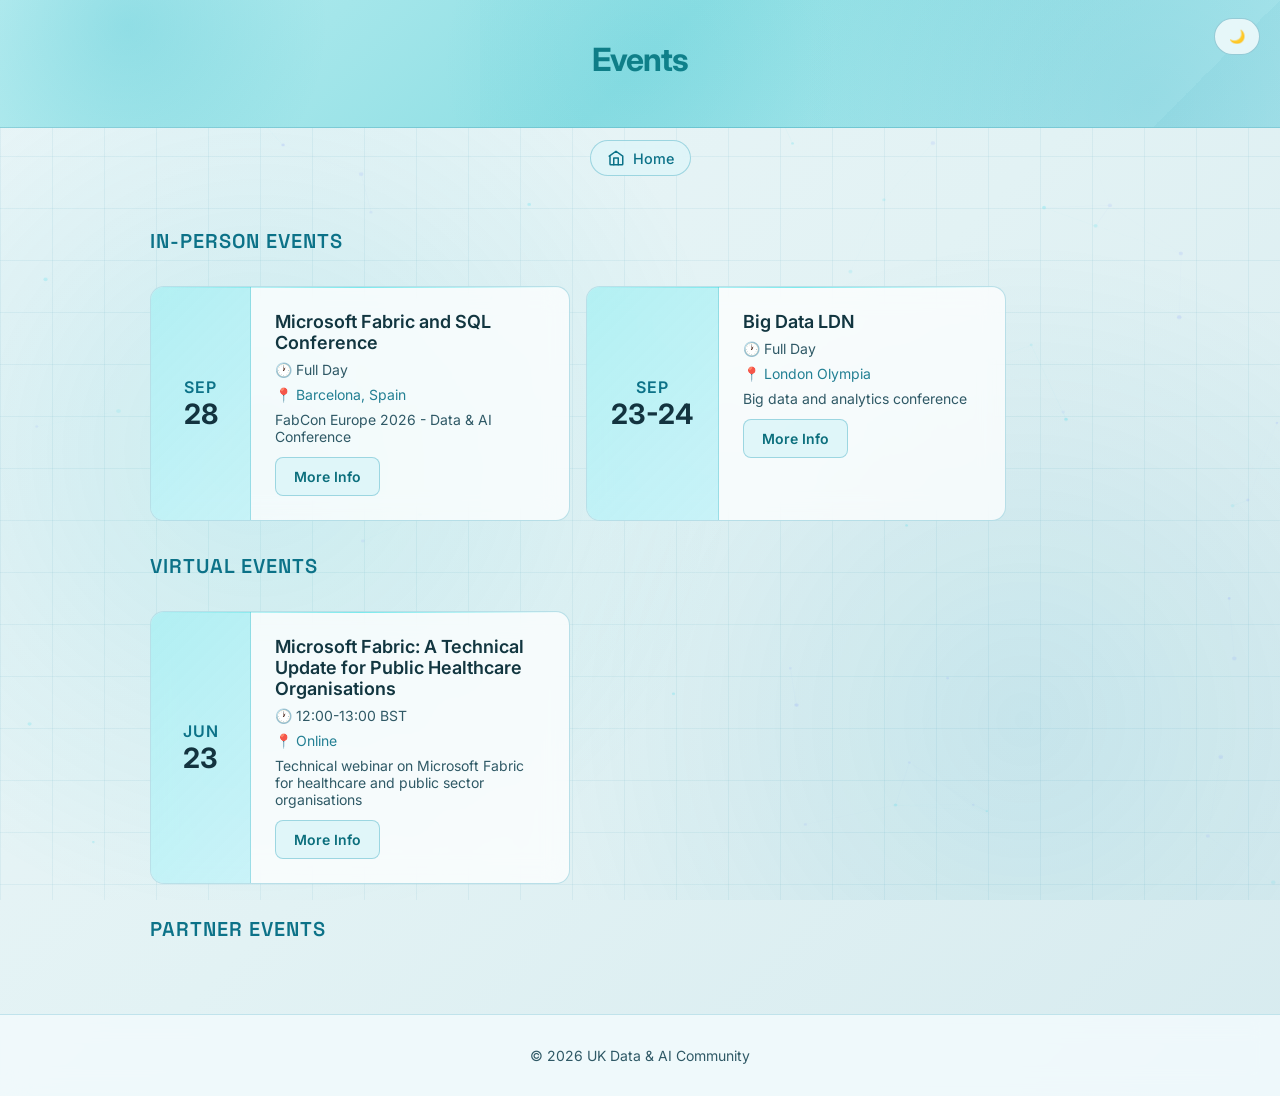
==== events.html @ 95f91937 "added page content" ====
<!doctype html>
<html lang="en">
  <head>
    <meta charset="UTF-8" />
    <meta name="viewport" content="width=device-width, initial-scale=1.0" />
    <title>Events - UK Data & AI Community</title>
    <link rel="stylesheet" href="styles.css" />
  </head>
  <body class="events-page">
    <button class="theme-toggle" id="theme-toggle" type="button" aria-label="Toggle theme">
      🌙
    </button>

    <header class="hero hero-small">
      <div class="hero-content">
        <h1>Events</h1>
        <!-- <p class="tagline">
          Discover Data & AI sessions for tech enthusiasts
        </p> -->
      </div>
    </header>

    <nav class="top-nav">
      <a href="index.html" class="nav-home" aria-label="Back to home">
        <svg xmlns="http://www.w3.org/2000/svg" width="18" height="18" viewBox="0 0 24 24" fill="none" stroke="currentColor" stroke-width="2" stroke-linecap="round" stroke-linejoin="round" aria-hidden="true">
          <path d="M3 9.5L12 3l9 6.5V20a1 1 0 0 1-1 1H5a1 1 0 0 1-1-1V9.5z"/>
          <polyline points="9 21 9 12 15 12 15 21"/>
        </svg>
        Home
      </a>
    </nav>

    <main class="container">

      <section class="events-list">
        <h2>In-Person Events</h2>
        <div id="upcoming-events"></div>

        <h2>Virtual Events</h2>
        <div id="virtual-events"></div>

        <h2>Partner Events</h2>
        <div id="partner-events"></div>
      </section>
    </main>

    <script>
      (function () {
        const storageKey = "uk-data-ai-theme";
        const toggle = document.getElementById("theme-toggle");

        function setTheme(theme) {
          document.body.setAttribute("data-theme", theme);
          toggle.textContent = theme === "dark" ? "☀️" : "🌙";
          toggle.setAttribute("aria-label", theme === "dark" ? "Switch to light mode" : "Switch to dark mode");
          localStorage.setItem(storageKey, theme);
        }

        function getInitialTheme() {
          const saved = localStorage.getItem(storageKey);
          if (saved === "dark" || saved === "light") {
            return saved;
          }
          return window.matchMedia("(prefers-color-scheme: dark)").matches ? "dark" : "light";
        }

        toggle.addEventListener("click", function () {
          const next = document.body.getAttribute("data-theme") === "dark" ? "light" : "dark";
          setTheme(next);
        });

        setTheme(getInitialTheme());
      })();

      // Load and render events from JSON
      async function loadEvents() {
        try {
          const response = await fetch("events.json");
          const data = await response.json();

          // Filter and render in-person and conference events together
          const upcomingContainer = document.getElementById("upcoming-events");
          const inPersonEvents = data.events.filter(
            (event) => event.type === "in-person" || event.type === "conference"
          );
          inPersonEvents.forEach((event) => {
            upcomingContainer.appendChild(createEventCard(event));
          });

          // Filter and render virtual events
          const virtualContainer = document.getElementById("virtual-events");
          const virtualEvents = data.events.filter(
            (event) => event.type === "virtual",
          );
          virtualEvents.forEach((event) => {
            virtualContainer.appendChild(createEventCard(event));
          });

          // Filter and render partner events
          const partnerContainer = document.getElementById("partner-events");
          const partnerEvents = data.events.filter(
            (event) => event.type === "partner",
          );
          partnerEvents.forEach((event) => {
            partnerContainer.appendChild(createEventCard(event));
          });
        } catch (error) {
          console.error("Error loading events:", error);
        }
      }

      // Create an event card element
      function createEventCard(event) {
        const card = document.createElement("div");
        card.className = "event-card";

        card.innerHTML = `
          <div class="event-date">
            <span class="month">${event.month}</span>
            <span class="day">${event.day}</span>
          </div>
          <div class="event-details">
            <h3>${event.title}</h3>
            <p class="event-time">🕐 ${event.time}</p>
            ${event.location ? `<p class="event-location">📍 ${event.location}</p>` : ""}
            <p class="event-desc">${event.description}</p>
            <a href="${event.link}" target="_blank" class="event-link">More Info</a>
          </div>
        `;

        return card;
      }

      // Load events when page loads
      loadEvents();
    </script>

    <footer>
      <p>&copy; 2026 UK Data & AI Community</p>
    </footer>
    <script src="animations.js" defer></script>
  </body>
</html>
---- styles.css ----
@import url('https://fonts.googleapis.com/css2?family=Space+Grotesk:wght@400;500;600;700&family=Inter:wght@300;400;500;600;700&display=swap');

* {
    margin: 0;
    padding: 0;
    box-sizing: border-box;
}

:root {
    color-scheme: dark;
}

body {
    font-family: 'Inter', 'Space Grotesk', -apple-system, BlinkMacSystemFont, 'Segoe UI', Roboto, sans-serif;
    background: radial-gradient(circle at 8% 15%, #1f2a77 0%, transparent 38%),
                radial-gradient(circle at 88% 20%, #0d7ca8 0%, transparent 36%),
                radial-gradient(circle at 20% 85%, #0f8b74 0%, transparent 32%),
                linear-gradient(135deg, #080b21 0%, #0f1a3f 45%, #0b102b 100%);
    background-attachment: fixed;
    color: #f0f4f8;
    min-height: 100vh;
    display: flex;
    flex-direction: column;
    position: relative;
    overflow-x: hidden;
}

body::before {
    content: '';
    position: fixed;
    top: 0;
    left: 0;
    width: 100%;
    height: 100%;
    background: radial-gradient(circle 560px at 22% 48%, rgba(88, 101, 242, 0.2) 0%, transparent 72%),
                radial-gradient(circle 620px at 80% 18%, rgba(0, 228, 255, 0.14) 0%, transparent 76%),
                radial-gradient(circle 540px at 72% 85%, rgba(0, 212, 155, 0.14) 0%, transparent 78%);
    pointer-events: none;
    z-index: 0;
}

.home-page .hero {
    text-align: center;
}

.home-page .hero-content {
    max-width: 780px;
    margin: 0 auto;
}

.home-page .container {
    display: flex;
    justify-content: center;
}

.home-page .links-section {
    width: 100%;
    max-width: 980px;
}

.events-page .hero {
    text-align: center;
}

.events-page .hero-content {
    max-width: 780px;
    margin: 0 auto;
}

.events-page .top-nav {
    max-width: 980px;
    margin: 0 auto;
    padding-left: 0;
    padding-right: 0;
}

.events-page .container {
    display: flex;
    justify-content: center;
}

.events-page .events-list {
    width: 100%;
    max-width: 980px;
}

main, header, footer {
    position: relative;
    z-index: 1;
}

.theme-toggle {
    position: fixed;
    top: 18px;
    right: 20px;
    z-index: 20;
    border: 1px solid rgba(0, 217, 221, 0.45);
    background: rgba(15, 27, 43, 0.8);
    color: #dff4f8;
    border-radius: 999px;
    padding: 10px 14px;
    font-size: 0.82rem;
    letter-spacing: 0.3px;
    cursor: pointer;
    backdrop-filter: blur(10px);
    transition: all 0.25s ease;
}

.theme-toggle:hover {
    border-color: rgba(0, 229, 255, 0.8);
    box-shadow: 0 0 20px rgba(0, 217, 221, 0.2);
    transform: translateY(-1px);
}

/* Hero Section */
.hero {
    background: linear-gradient(130deg, rgba(80, 63, 205, 0.48) 0%, rgba(13, 124, 168, 0.5) 45%, rgba(8, 161, 129, 0.45) 100%);
    padding: 100px 40px;
    text-align: left;
    position: relative;
    overflow: hidden;
    border-bottom: 1px solid rgba(0, 217, 221, 0.3);
}

.hero::before {
    content: '';
    position: absolute;
    top: 0;
    left: 0;
    right: 0;
    bottom: 0;
    background: 
        radial-gradient(circle 500px at 10% 20%, rgba(32, 216, 223, 0.2) 0%, transparent 40%),
        radial-gradient(circle 700px at 90% 80%, rgba(0, 209, 215, 0.15) 0%, transparent 50%),
        radial-gradient(circle 400px at 50% 50%, rgba(0, 180, 219, 0.08) 0%, transparent 50%);
    pointer-events: none;
}

.hero::after {
    content: '';
    position: absolute;
    top: 0;
    right: 0;
    width: 800px;
    height: 800px;
    background: conic-gradient(from 45deg, rgba(0, 212, 255, 0.1), rgba(123, 60, 237, 0.1), transparent);
    opacity: 0.3;
    animation: rotate 20s linear infinite;
    pointer-events: none;
}

@keyframes rotate {
    from { transform: rotate(0deg); }
    to { transform: rotate(360deg); }
}

.hero-content {
    position: relative;
    z-index: 2;
}

.hero h1 {
    font-size: 3.5rem;
    font-weight: 700;
    margin-bottom: 16px;
    background: linear-gradient(125deg, #80f6ff 0%, #67c6ff 40%, #7a9eff 70%, #83ffd8 100%);
    background-size: 200% 200%;
    -webkit-background-clip: text;
    -webkit-text-fill-color: transparent;
    background-clip: text;
    letter-spacing: -1px;
    animation: gradientShift 6s ease infinite;
}

@keyframes gradientShift {
    0%, 100% { background-position: 0% 50%; }
    50% { background-position: 100% 50%; }
}

.hero h2 {
    font-size: 1.5rem;
    font-weight: 500;
    color: #00e5ff;
    opacity: 0.95;
    letter-spacing: 0.5px;
    text-shadow: 0 0 20px rgba(0, 217, 221, 0.3);
}

.hero .tagline {
    font-size: 1.1rem;
    opacity: 0.9;
    font-weight: 400;
    color: #d4e3f0;
    line-height: 1.6;
    margin-top: 12px;
}

/* Main Content */
.container {
    width: 100%;
    padding: 40px 40px;
    flex: 1;
}

.links-section h2 {
    font-size: 1.5rem;
    margin-bottom: 24px;
    color: #00d9d9;
    border-bottom: 2px solid rgba(0, 217, 221, 0.4);
    padding-bottom: 12px;
    font-weight: 600;
    letter-spacing: 0.5px;
}

/* Links Grid */
.links-grid {
    display: grid;
    grid-template-columns: 1fr;
    gap: 20px;
}

@media (min-width: 769px) {
    .links-grid {
        grid-template-columns: repeat(auto-fill, 300px);
        justify-content: start;
    }
}

.link-card {
    background: linear-gradient(140deg, rgba(35, 51, 130, 0.38) 0%, rgba(20, 74, 90, 0.42) 52%, rgba(11, 89, 79, 0.38) 100%);
    backdrop-filter: blur(12px);
    border: 1px solid rgba(0, 217, 221, 0.3);
    border-radius: 16px;
    padding: 28px;
    text-decoration: none;
    color: inherit;
    transition: all 0.3s ease;
    display: block;
    position: relative;
    overflow: hidden;
}

.link-card::before {
    content: '';
    position: absolute;
    top: 0;
    left: -100%;
    width: 100%;
    height: 100%;
    background: linear-gradient(90deg, transparent, rgba(0, 217, 221, 0.15), transparent);
    transition: left 0.5s ease;
    pointer-events: none;
}

.link-card:hover {
    border-color: rgba(0, 229, 255, 0.7);
    box-shadow: 0 0 42px rgba(74, 155, 255, 0.25), 0 0 36px rgba(0, 221, 175, 0.14), inset 0 0 36px rgba(157, 214, 255, 0.08);
    transform: translateY(-4px);
    background: rgba(20, 74, 90, 0.5);
}

.link-card:hover::before {
    left: 100%;
}

.link-card-button {
    width: 100%;
    text-align: left;
    font: inherit;
    cursor: pointer;
}

.card-icon {
    font-size: 2rem;
    margin-bottom: 12px;
}

.link-card h3 {
    font-size: 1.125rem;
    font-weight: 600;
    margin-bottom: 8px;
    color: #e6edf3;
}

.link-card p {
    font-size: 0.875rem;
    color: #8b949e;
}

/* Series Section */
.series-section {
    margin-bottom: 40px;
}

.series-section h2,
.events-list h2 {
    font-size: 1.25rem;
    font-weight: 600;
    margin-bottom: 16px;
    color: #00d9d9;
    text-transform: uppercase;
    letter-spacing: 1px;
    font-family: 'Space Grotesk', 'Inter', sans-serif;
}

.series-grid {
    display: grid;
    grid-template-columns: 1fr;
    gap: 12px;
}

@media (min-width: 769px) {
    .series-grid {
        display: grid;
        grid-template-columns: repeat(auto-fill, 420px);
        gap: 16px;
        justify-content: start;
    }
}

.series-card {
    background: rgba(20, 74, 90, 0.45);
    backdrop-filter: blur(12px);
    border: 1px solid rgba(0, 217, 221, 0.35);
    border-left: 4px solid #00d9d9;
    border-radius: 12px;
    padding: 24px;
    display: flex;
    align-items: center;
    gap: 20px;
    width: 100%;
    transition: all 0.3s ease;
}

.series-card:hover {
    border-color: rgba(0, 229, 255, 0.8);
    box-shadow: 0 0 35px rgba(0, 217, 221, 0.2);
    transform: translateX(4px);
    background: rgba(20, 74, 90, 0.6);
}



.series-icon {
    font-size: 2rem;
    flex-shrink: 0;
}

.series-info {
    flex: 1;
}

.series-info h3 {
    font-size: 1.125rem;
    font-weight: 600;
    margin-bottom: 4px;
    color: #e6edf3;
}

.series-info p {
    font-size: 0.875rem;
    color: #8b949e;
}

/* Footer */
footer {
    background: rgba(15, 27, 43, 0.9);
    backdrop-filter: blur(12px);
    border-top: 1px solid rgba(0, 217, 221, 0.25);
    padding: 32px 40px;
    text-align: left;
    color: #a0b4c4;
    font-size: 0.875rem;
    margin-top: auto;
}

/* Responsive */
@media (min-width: 769px) {
    #upcoming-events,
    #virtual-events,
    #partner-events {
        display: grid;
        grid-template-columns: repeat(auto-fill, 420px);
        gap: 16px;
        justify-content: start;
    }
    
    .event-card {
        margin-bottom: 0;
        max-width: none;
        width: 100%;
    }
}

@media (max-width: 768px) {
    .hero {
        padding: 60px 20px;
    }
    
    .hero h1 {
        font-size: 2rem;
    }
    
    .hero .tagline {
        font-size: 1rem;
    }

    .event-card {
        flex-direction: column;
    }

    .event-date {
        min-width: auto;
        padding: 12px 20px;
        flex-direction: row;
        gap: 8px;
    }
}

/* Hero Small (subpages) */
.hero-small {
    padding: 40px 40px;
}

.hero-small h1 {
    font-size: 2rem;
    margin-bottom: 8px;
}

/* Breadcrumb */
.top-nav {
    display: flex;
    align-items: center;
    padding: 12px 40px;
    position: relative;
    z-index: 1;
}

.nav-home {
    display: inline-flex;
    align-items: center;
    gap: 8px;
    color: #00d9d9;
    text-decoration: none;
    font-size: 0.9rem;
    font-weight: 500;
    border: 1px solid rgba(0, 217, 221, 0.3);
    background: rgba(20, 74, 90, 0.3);
    backdrop-filter: blur(8px);
    border-radius: 999px;
    padding: 8px 16px;
    transition: all 0.25s ease;
}

.nav-home:hover {
    border-color: rgba(0, 229, 255, 0.7);
    background: rgba(20, 74, 90, 0.5);
    box-shadow: 0 0 18px rgba(0, 217, 221, 0.2);
    transform: translateX(-3px);
}

body[data-theme="light"] .nav-home {
    color: #0c7288;
    border-color: rgba(0, 140, 170, 0.3);
    background: rgba(221, 246, 249, 0.7);
}

body[data-theme="light"] .nav-home:hover {
    background: rgba(200, 240, 245, 0.9);
    border-color: rgba(0, 140, 170, 0.6);
}

/* Events List */
.events-list {
    display: flex;
    flex-direction: column;
    gap: 16px;
}

.event-card {
    background: rgba(20, 74, 90, 0.45);
    backdrop-filter: blur(12px);
    border: 1px solid rgba(0, 217, 221, 0.3);
    border-radius: 14px;
    display: flex;
    overflow: hidden;
    transition: all 0.3s ease;
    margin-bottom: 16px;
    position: relative;
}

.event-card::before {
    content: '';
    position: absolute;
    top: 0;
    left: 0;
    right: 0;
    height: 1px;
    background: linear-gradient(90deg, transparent, rgba(0, 217, 221, 0.5), transparent);
}

.event-card:hover {
    border-color: rgba(0, 229, 255, 0.7);
    box-shadow: 0 0 40px rgba(0, 217, 221, 0.2), inset 0 0 30px rgba(0, 217, 221, 0.05);
    transform: translateX(4px);
    background: rgba(20, 74, 90, 0.6);
}

.event-date {
    background: linear-gradient(135deg, rgba(0, 217, 221, 0.25) 0%, rgba(0, 180, 219, 0.2) 100%);
    min-width: 100px;
    padding: 24px;
    display: flex;
    flex-direction: column;
    align-items: center;
    justify-content: center;
    text-align: center;
    border-right: 1px solid rgba(0, 217, 221, 0.25);
}

.event-date .month {
    font-size: 1.0rem;
    font-weight: 600;
    text-transform: uppercase;
    letter-spacing: 1px;
    color: #00d9d9;
}

.event-date .day {
    font-size: 1.75rem;
    font-weight: 700;
    color: #e0f5f7;
}

.event-details {
    padding: 24px;
    flex: 1;
}

.event-details h3 {
    font-size: 1.125rem;
    font-weight: 600;
    margin-bottom: 8px;
    color: #e6edf3;
}

.event-time {
    font-size: 0.875rem;
    color: #8b949e;
    margin-bottom: 8px;
}

.event-location {
    font-size: 0.875rem;
    color: #00d9d9;
    margin-bottom: 8px;
    opacity: 0.9;
}

.event-desc {
    font-size: 0.875rem;
    color: #c5d8e4;
    margin-bottom: 12px;
}

.event-link {
    display: inline-block;
    background: linear-gradient(135deg, rgba(0, 217, 221, 0.3) 0%, rgba(0, 180, 219, 0.25) 100%);
    border: 1px solid rgba(0, 217, 221, 0.5);
    color: #00e5ff;
    padding: 10px 18px;
    border-radius: 8px;
    text-decoration: none;
    font-size: 0.875rem;
    font-weight: 600;
    transition: all 0.3s ease;
    cursor: pointer;
}

.event-link:hover {
    background: linear-gradient(135deg, rgba(0, 217, 221, 0.4) 0%, rgba(0, 180, 219, 0.35) 100%);
    border-color: rgba(0, 229, 255, 0.8);
    box-shadow: 0 0 30px rgba(0, 217, 221, 0.3);
    transform: translateY(-2px);
}

/* News Section */
.news-section {
    background: rgba(20, 74, 90, 0.45);
    backdrop-filter: blur(12px);
    border: 1px solid rgba(0, 217, 221, 0.3);
    border-radius: 14px;
    padding: 28px;
}

.news-header h2 {
    font-size: 1.125rem;
    font-weight: 600;
    color: #00d9d9;
    margin-bottom: 24px;
    text-transform: uppercase;
    letter-spacing: 1px;
}

.news-header .loading,
.news-header .error {
    color: #8b949e;
    font-size: 0.875rem;
}

.news-header .error {
    color: #f85149;
}

.news-list {
    display: flex;
    flex-direction: column;
    gap: 16px;
}

.news-day-group {
    display: flex;
    gap: 24px;
}

.news-day-label {
    min-width: 50px;
    font-size: 0.875rem;
    font-weight: 600;
    color: #8b949e;
    padding-top: 4px;
}

.news-items {
    flex: 1;
    display: flex;
    flex-direction: column;
    gap: 8px;
}

.news-item {
    display: flex;
    align-items: flex-start;
    gap: 8px;
    text-decoration: none;
    color: #e6edf3;
    font-size: 0.9rem;
    line-height: 1.4;
    transition: color 0.2s ease;
}

.news-item:hover {
    color: #3fb950;
}

.news-icon {
    flex-shrink: 0;
    font-size: 0.75rem;
    opacity: 0.7;
}

.news-title {
    flex: 1;
}

@media (max-width: 768px) {
    .news-day-group {
        flex-direction: column;
        gap: 8px;
    }

    .news-day-label {
        min-width: auto;
    }
}

.modal-overlay {
    position: fixed;
    inset: 0;
    background: rgba(10, 15, 24, 0.7);
    display: flex;
    align-items: center;
    justify-content: center;
    z-index: 30;
    padding: 20px;
}

.modal-overlay[hidden] {
    display: none !important;
}

.modal-card {
    width: min(560px, 100%);
    background: linear-gradient(140deg, rgba(22, 40, 103, 0.88) 0%, rgba(18, 86, 110, 0.9) 58%, rgba(12, 94, 82, 0.88) 100%);
    border: 1px solid rgba(0, 217, 221, 0.45);
    border-radius: 14px;
    box-shadow: 0 20px 60px rgba(0, 0, 0, 0.35);
    backdrop-filter: blur(14px);
    padding: 22px 22px 20px;
    position: relative;
}

.modal-card h3 {
    color: #e9fbff;
    margin-bottom: 8px;
    font-size: 1.2rem;
}

.modal-card p {
    color: #c7dfeb;
    margin-bottom: 14px;
}

.modal-close {
    position: absolute;
    top: 10px;
    right: 12px;
    border: 0;
    background: transparent;
    color: #dff4f8;
    font-size: 1.7rem;
    line-height: 1;
    cursor: pointer;
    z-index: 2;
}

.modal-links {
    display: grid;
    gap: 10px;
}

.member-card {
    display: flex;
    align-items: center;
    gap: 14px;
    border: 1px solid rgba(0, 217, 221, 0.25);
    border-radius: 12px;
    padding: 10px;
    background: rgba(10, 15, 24, 0.28);
}

.member-avatar {
    width: 54px;
    height: 54px;
    border-radius: 50%;
    background: #d9d9d9;
    color: #4b5b6b;
    display: flex;
    align-items: center;
    justify-content: center;
    font-weight: 600;
    font-size: 1.05rem;
    flex-shrink: 0;
}

.member-info {
    flex: 1;
}

.member-name {
    margin: 0;
    color: #f2fbff;
    font-size: 1.05rem;
    font-weight: 600;
    line-height: 1.2;
}

.member-role {
    margin: 4px 0 0;
    color: #c7dfeb;
    font-size: 0.9rem;
}

.member-link {
    display: inline-flex;
    align-items: center;
    gap: 8px;
    color: #00e5ff;
    text-decoration: none;
    border: 1px solid rgba(0, 217, 221, 0.45);
    background: rgba(10, 15, 24, 0.35);
    border-radius: 999px;
    padding: 8px 12px;
    transition: all 0.2s ease;
    font-size: 0.82rem;
    font-weight: 600;
}

.linkedin-badge {
    width: 20px;
    height: 20px;
    border-radius: 4px;
    background: #0a66c2;
    color: #ffffff;
    font-size: 0.72rem;
    font-weight: 700;
    display: inline-flex;
    align-items: center;
    justify-content: center;
    text-transform: lowercase;
}

.member-link:hover {
    border-color: rgba(0, 229, 255, 0.8);
    box-shadow: 0 0 14px rgba(0, 217, 221, 0.2);
}

.modal-action-close {
    margin-top: 14px;
    border: 1px solid rgba(0, 217, 221, 0.4);
    background: transparent;
    color: #dff4f8;
    border-radius: 8px;
    padding: 8px 12px;
    cursor: pointer;
}

.modal-empty {
    margin: 0;
}

body.modal-open {
    overflow: hidden;
}

body[data-theme="light"] {
    background: linear-gradient(135deg, #edf6f8 0%, #e2f2f4 50%, #d7ebef 100%);
    color: #16313c;
}

body[data-theme="light"]::before {
    background: radial-gradient(circle 600px at 20% 50%, rgba(0, 180, 200, 0.12) 0%, transparent 80%),
                radial-gradient(circle 600px at 80% 80%, rgba(0, 145, 180, 0.1) 0%, transparent 80%);
}

body[data-theme="light"] .hero {
    background: linear-gradient(135deg, #b9edf0 0%, #8fdfe4 50%, #b3e9ef 100%);
    border-bottom-color: rgba(0, 120, 150, 0.25);
}

body[data-theme="light"] .hero::before {
    background:
        radial-gradient(circle 500px at 10% 20%, rgba(0, 166, 190, 0.18) 0%, transparent 40%),
        radial-gradient(circle 700px at 90% 80%, rgba(0, 135, 168, 0.12) 0%, transparent 50%),
        radial-gradient(circle 400px at 50% 50%, rgba(0, 166, 190, 0.08) 0%, transparent 50%);
}

body[data-theme="light"] .hero::after {
    background: conic-gradient(from 45deg, rgba(0, 140, 170, 0.16), rgba(0, 170, 190, 0.12), transparent);
}

body[data-theme="light"] .hero h1 {
    background: linear-gradient(135deg, #0b6f83 0%, #0f7f88 50%, #0a8ba3 100%);
    -webkit-background-clip: text;
    -webkit-text-fill-color: transparent;
    background-clip: text;
}

body[data-theme="light"] .hero h2,
body[data-theme="light"] .hero .tagline,
body[data-theme="light"] .event-details h3,
body[data-theme="light"] .series-info h3,
body[data-theme="light"] .link-card h3,
body[data-theme="light"] .modal-card h3 {
    color: #123640;
    text-shadow: none;
}

body[data-theme="light"] .link-card,
body[data-theme="light"] .series-card,
body[data-theme="light"] .event-card,
body[data-theme="light"] .news-section {
    background: rgba(255, 255, 255, 0.75);
    border-color: rgba(0, 140, 170, 0.25);
}

body[data-theme="light"] .event-link,
body[data-theme="light"] .member-link {
    color: #0c6f7d;
    border-color: rgba(0, 140, 170, 0.3);
    background: rgba(221, 246, 249, 0.9);
}

body[data-theme="light"] .event-location,
body[data-theme="light"] .events-list h2,
body[data-theme="light"] .series-section h2,
body[data-theme="light"] .links-section h2,
body[data-theme="light"] .event-date .month,
body[data-theme="light"] .news-header h2 {
    color: #0c7288;
}

body[data-theme="light"] .event-time,
body[data-theme="light"] .event-desc,
body[data-theme="light"] .link-card p,
body[data-theme="light"] .series-info p,
body[data-theme="light"] .modal-card p,
body[data-theme="light"] footer {
    color: #2f5966;
}

body[data-theme="light"] .event-date {
    background: linear-gradient(135deg, rgba(123, 230, 235, 0.55) 0%, rgba(145, 232, 242, 0.45) 100%);
    border-right-color: rgba(0, 140, 170, 0.2);
}

body[data-theme="light"] .event-date .day {
    color: #13333f;
}

body[data-theme="light"] .theme-toggle {
    border-color: rgba(0, 120, 150, 0.35);
    background: rgba(255, 255, 255, 0.75);
    color: #174450;
}

body[data-theme="light"] footer {
    background: rgba(241, 250, 252, 0.9);
    border-top-color: rgba(0, 140, 170, 0.2);
}

body[data-theme="light"] .modal-overlay {
    background: rgba(20, 45, 58, 0.32);
}

body[data-theme="light"] .modal-card {
    background: rgba(252, 255, 255, 0.95);
    border-color: rgba(0, 140, 170, 0.28);
}

body[data-theme="light"] .member-card {
    border-color: rgba(0, 140, 170, 0.22);
    background: rgba(237, 250, 252, 0.95);
}

body[data-theme="light"] .member-name {
    color: #173a45;
}

body[data-theme="light"] .member-role {
    color: #3d6673;
}

body[data-theme="light"] .member-avatar {
    background: #e0e0e0;
    color: #4b5b6b;
}

body[data-theme="light"] .modal-action-close {
    color: #2a5563;
    border-color: rgba(0, 120, 150, 0.35);
}

body[data-theme="light"] .modal-close {
    color: #2a5563;
}

@media (max-width: 768px) {
    .theme-toggle {
        top: 12px;
        right: 12px;
        padding: 8px 12px;
        font-size: 0.78rem;
    }
}

/* ─── Particle canvas ─────────────────────────────────────────────────────── */
#particle-canvas {
    position: fixed;
    top: 0;
    left: 0;
    width: 100%;
    height: 100%;
    z-index: 0;
    pointer-events: none;
    opacity: 0.55;
}

body[data-theme="light"] #particle-canvas {
    opacity: 0.25;
}

/* ─── Data-grid overlay on body ───────────────────────────────────────────── */
body::after {
    content: '';
    position: fixed;
    inset: 0;
    background-image:
        linear-gradient(rgba(0, 217, 221, 0.04) 1px, transparent 1px),
        linear-gradient(90deg, rgba(0, 217, 221, 0.04) 1px, transparent 1px);
    background-size: 52px 52px;
    pointer-events: none;
    z-index: 0;
    animation: gridPulse 8s ease-in-out infinite;
}

@keyframes gridPulse {
    0%, 100% { opacity: 0.7; }
    50%       { opacity: 1.3; }
}

body[data-theme="light"]::after {
    background-image:
        linear-gradient(rgba(0, 120, 160, 0.06) 1px, transparent 1px),
        linear-gradient(90deg, rgba(0, 120, 160, 0.06) 1px, transparent 1px);
}

/* ─── Hero floating tech tags ─────────────────────────────────────────────── */
.hero-tags {
    position: absolute;
    inset: 0;
    z-index: 0;
    pointer-events: none;
    overflow: hidden;
}

.hero-tag {
    position: absolute;
    left: var(--x);
    top:  var(--y);
    background: rgba(0, 217, 221, 0.1);
    border: 1px solid rgba(0, 217, 221, 0.3);
    color: rgba(0, 229, 255, 0.7);
    font-size: 0.72rem;
    font-weight: 600;
    letter-spacing: 0.5px;
    padding: 5px 11px;
    border-radius: 999px;
    backdrop-filter: blur(4px);
    white-space: nowrap;
    animation: floatTag 7s ease-in-out infinite;
    animation-delay: var(--delay);
    opacity: 0;
}

@keyframes floatTag {
    0%   { opacity: 0;    transform: translateY(12px) scale(0.9); }
    15%  { opacity: 1;    transform: translateY(0)    scale(1);   }
    80%  { opacity: 0.75; transform: translateY(-8px) scale(1);   }
    100% { opacity: 0;    transform: translateY(-16px) scale(0.95); }
}

body[data-theme="light"] .hero-tag {
    background: rgba(0, 140, 170, 0.12);
    border-color: rgba(0, 140, 170, 0.35);
    color: rgba(0, 100, 130, 0.85);
}

/* ─── Scroll-reveal ───────────────────────────────────────────────────────── */
.will-reveal {
    opacity: 0;
    transform: translateY(22px);
    transition: opacity 0.55s ease, transform 0.55s ease;
}

.will-reveal.revealed {
    opacity: 1;
    transform: translateY(0);
}

/* ─── Typing cursor ───────────────────────────────────────────────────────── */
.typing-cursor {
    display: inline-block;
    font-weight: 300;
    color: #00d9d9;
    animation: blink 0.75s step-start infinite;
    margin-left: 2px;
}

@keyframes blink {
    0%, 100% { opacity: 1; }
    50%       { opacity: 0; }
}

/* ─── Hero h1 entrance ────────────────────────────────────────────────────── */
.hero h1 {
    animation: gradientShift 6s ease infinite, heroEntrance 0.9s cubic-bezier(0.22,1,0.36,1) both;
}

.hero h2 {
    animation: slideUp 0.75s 0.25s cubic-bezier(0.22,1,0.36,1) both;
}

@keyframes heroEntrance {
    from { opacity: 0; transform: translateY(-20px); }
    to   { opacity: 1; transform: translateY(0); }
}

@keyframes slideUp {
    from { opacity: 0; transform: translateY(16px); }
    to   { opacity: 1; transform: translateY(0); }
}

/* ─── Animated glowing border on cards ───────────────────────────────────── */
.link-card, .event-card {
    --glow-hue: 185;
}

.link-card::after, .event-card::after {
    content: '';
    position: absolute;
    inset: -1px;
    border-radius: inherit;
    padding: 1px;
    background: linear-gradient(
        135deg,
        rgba(0, 217, 221, 0) 0%,
        rgba(0, 217, 221, 0.55) 40%,
        rgba(120, 140, 255, 0.55) 70%,
        rgba(0, 217, 221, 0) 100%
    );
    background-size: 300% 300%;
    -webkit-mask: linear-gradient(#fff 0 0) content-box, linear-gradient(#fff 0 0);
    -webkit-mask-composite: xor;
    mask-composite: exclude;
    pointer-events: none;
    opacity: 0;
    animation: borderFlow 3.5s linear infinite;
    transition: opacity 0.3s ease;
}

.link-card:hover::after, .event-card:hover::after {
    opacity: 1;
}

@keyframes borderFlow {
    0%   { background-position: 0% 50%;   }
    50%  { background-position: 100% 50%; }
    100% { background-position: 0% 50%;   }
}

/* ─── Footer ──────────────────────────────────────────────────────────────── */
footer {
    text-align: center;
}
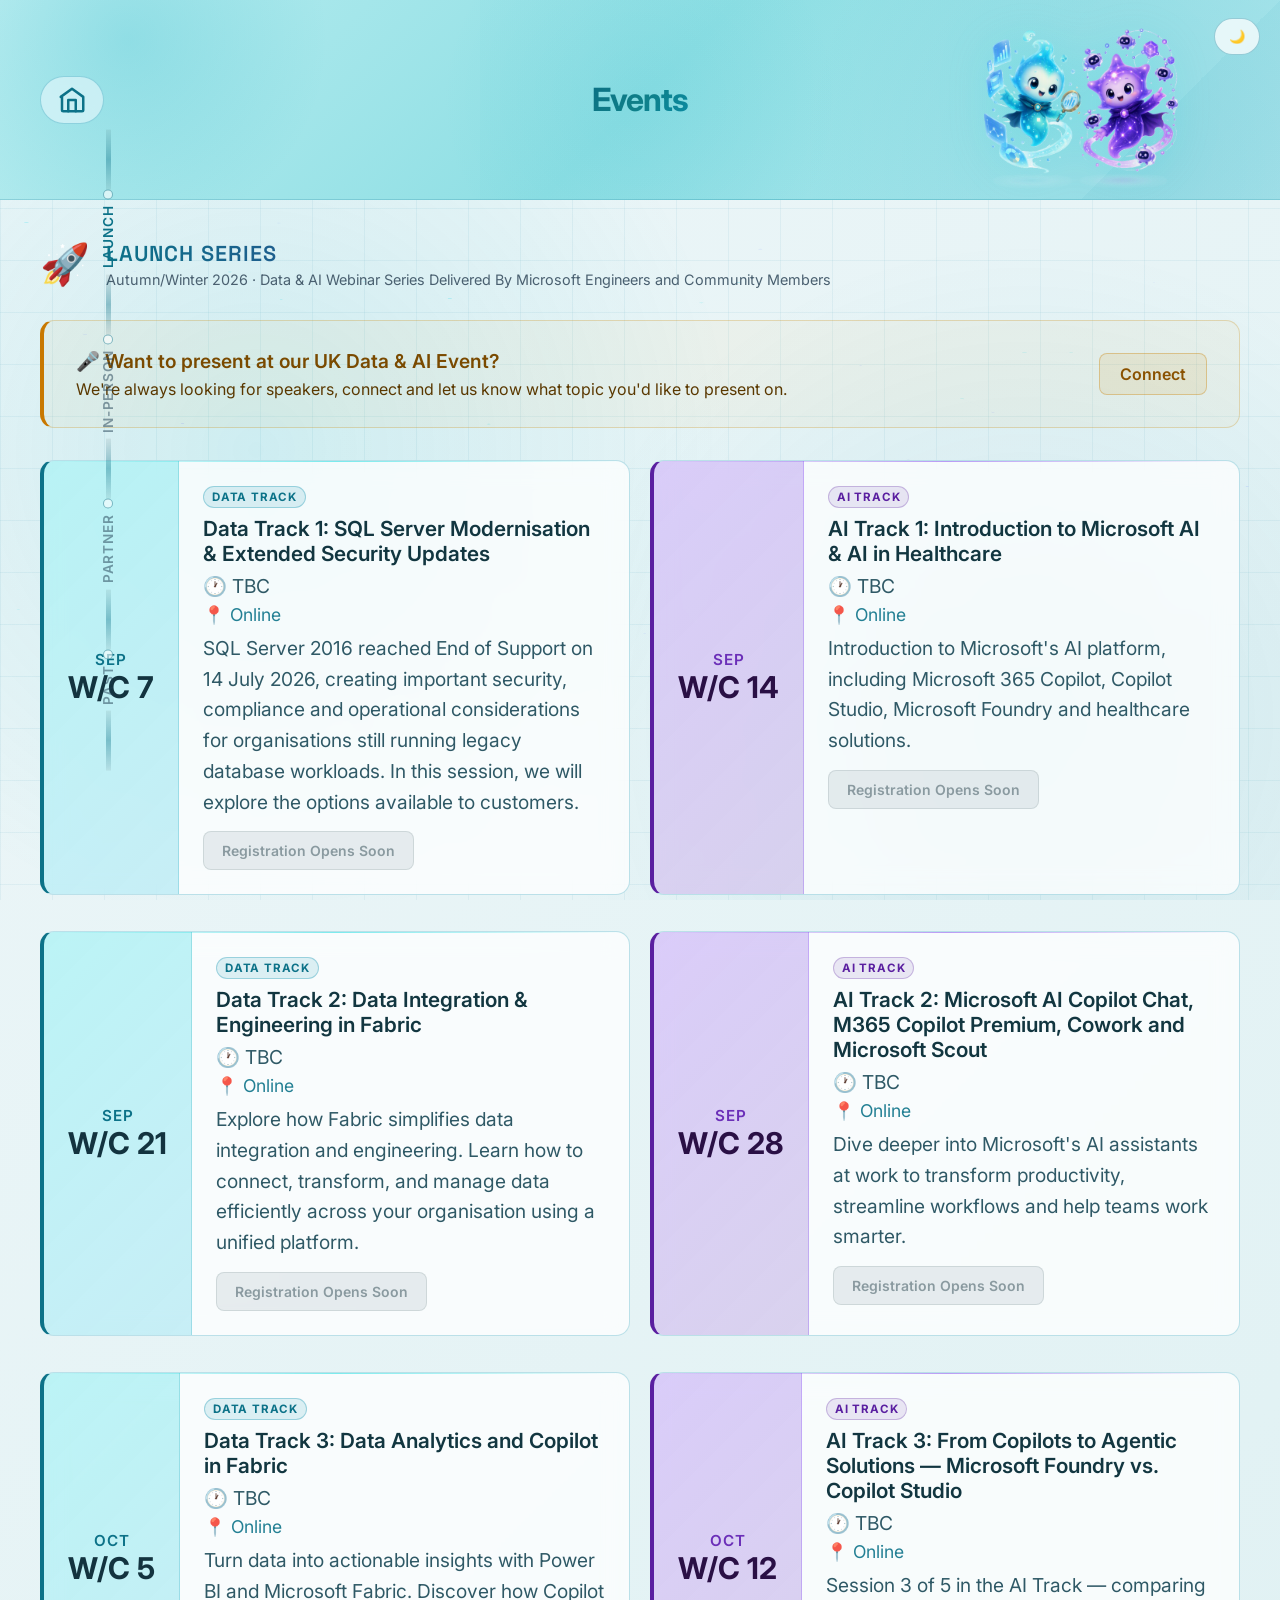
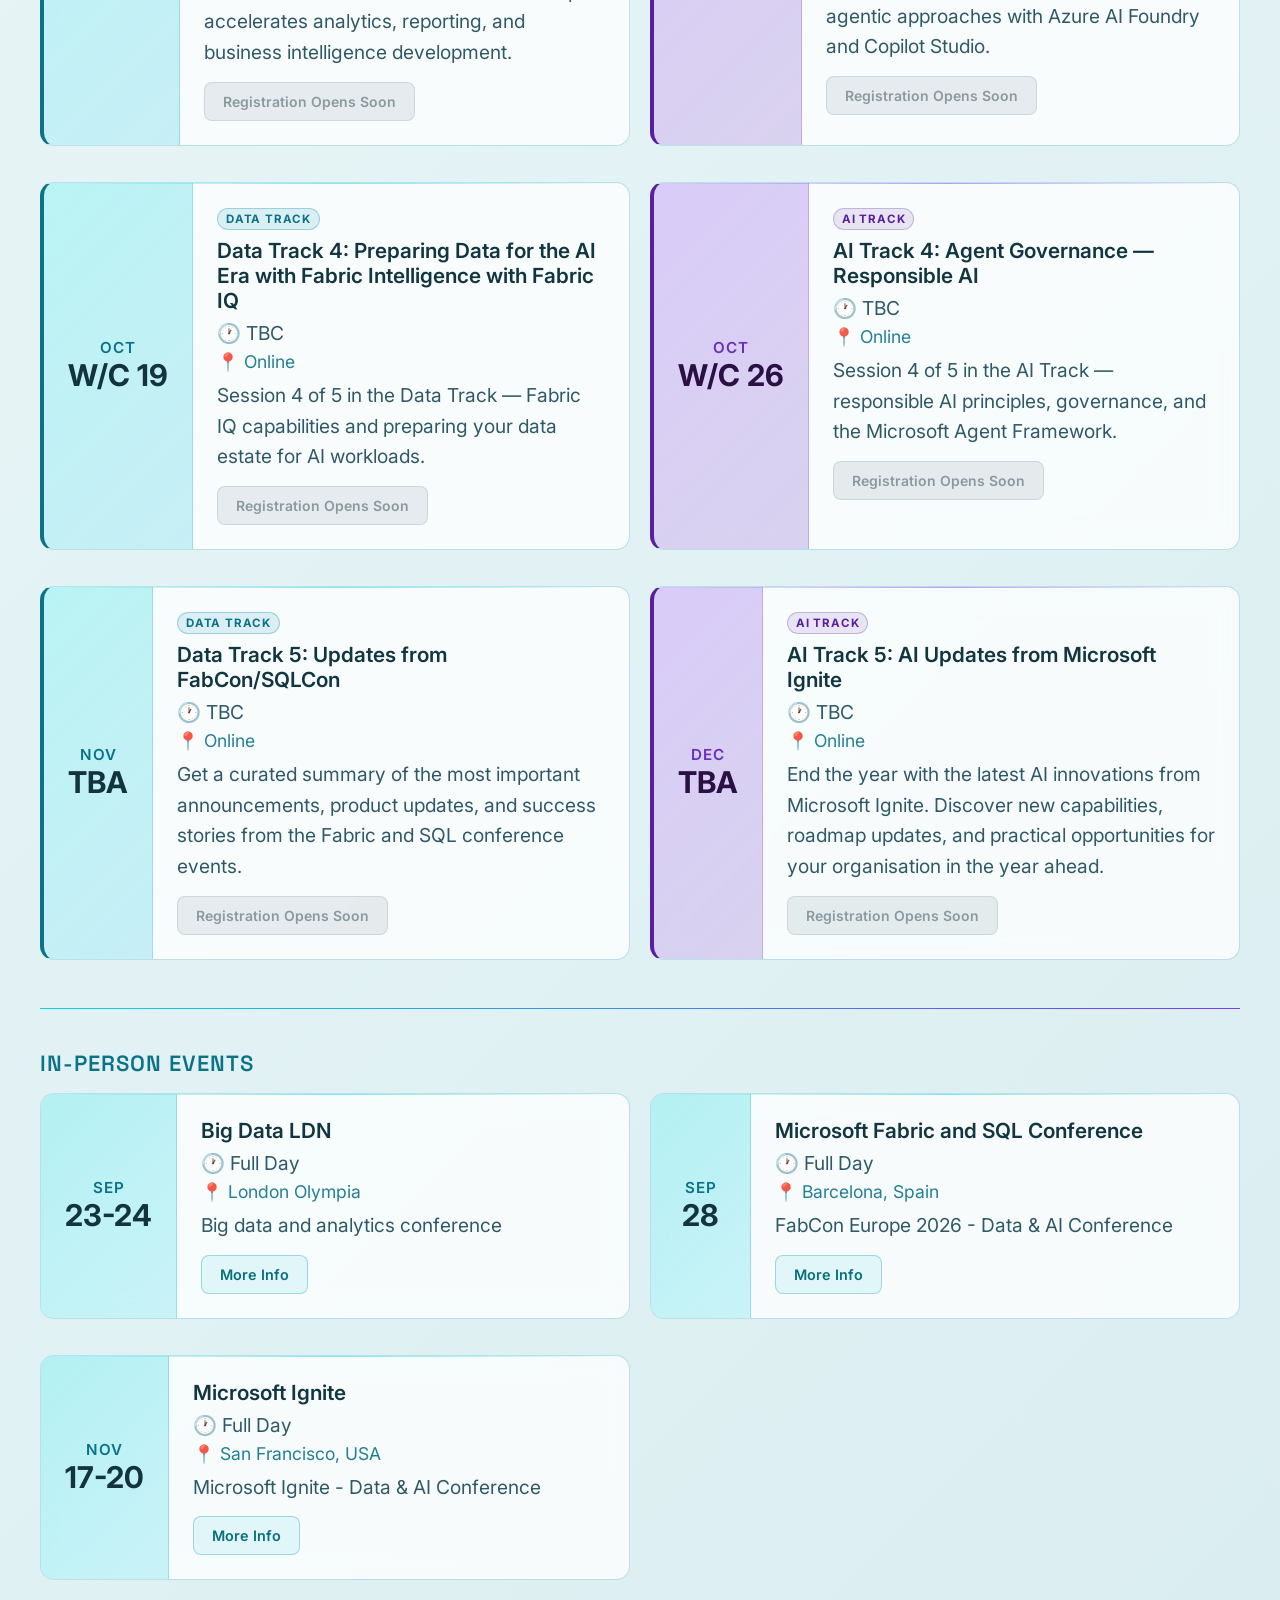
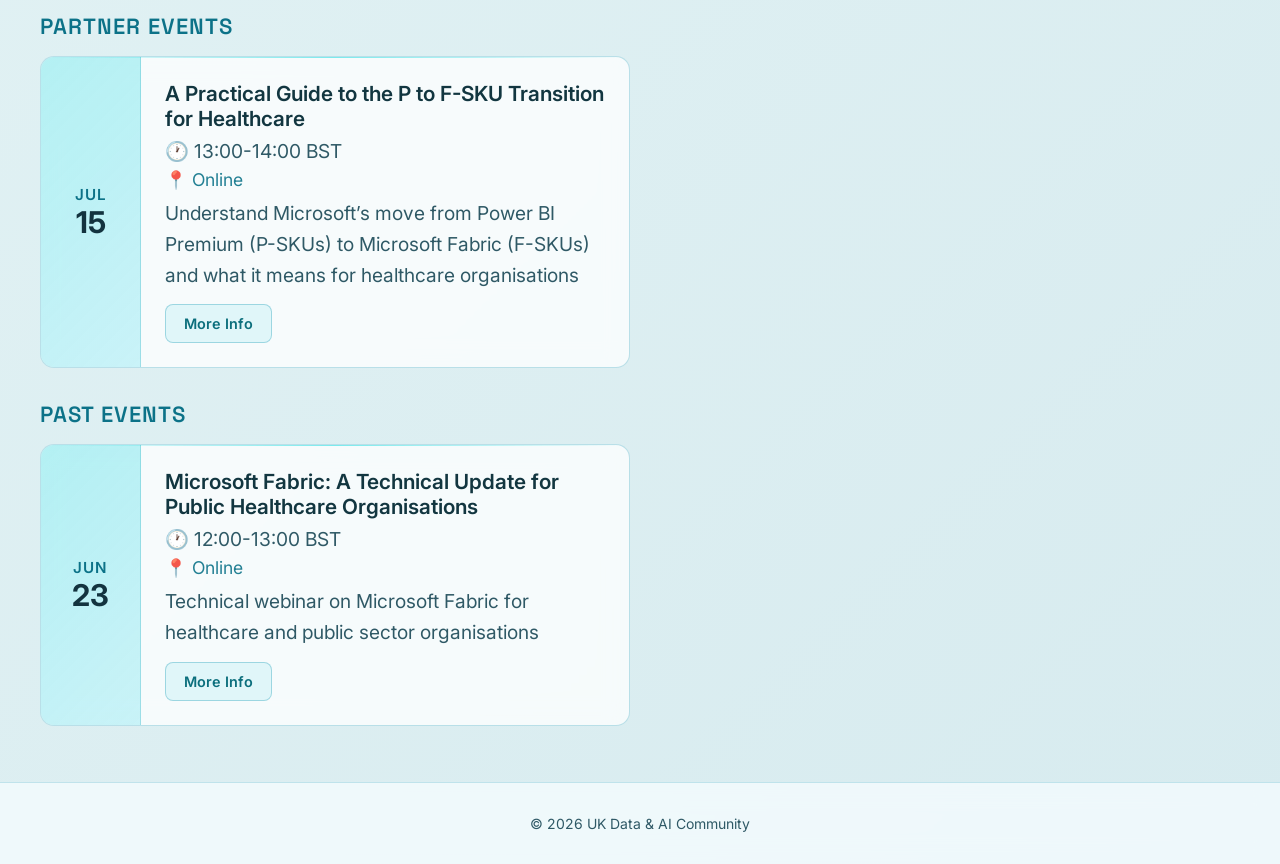
==== commit 5730f2f4: "added launch series events, updated UI, added mascots" ====
--- a/events.html
+++ b/events.html
@@ -12,35 +12,80 @@
     </button>
 
     <header class="hero hero-small">
-      <div class="hero-content">
-        <h1>Events</h1>
-        <!-- <p class="tagline">
-          Discover Data & AI sessions for tech enthusiasts
-        </p> -->
-      </div>
-    </header>
-
-    <nav class="top-nav">
       <a href="index.html" class="nav-home" aria-label="Back to home">
-        <svg xmlns="http://www.w3.org/2000/svg" width="18" height="18" viewBox="0 0 24 24" fill="none" stroke="currentColor" stroke-width="2" stroke-linecap="round" stroke-linejoin="round" aria-hidden="true">
+        <svg xmlns="http://www.w3.org/2000/svg" width="30" height="30" viewBox="0 0 24 24" fill="none" stroke="currentColor" stroke-width="2" stroke-linecap="round" stroke-linejoin="round" aria-hidden="true">
           <path d="M3 9.5L12 3l9 6.5V20a1 1 0 0 1-1 1H5a1 1 0 0 1-1-1V9.5z"/>
           <polyline points="9 21 9 12 15 12 15 21"/>
         </svg>
-        Home
       </a>
-    </nav>
+      <div class="hero-content">
+        <h1>Events</h1>
+      </div>
+      <img src="mascots.png" alt="UK Data &amp; AI mascots" class="hero-mascot" />
+    </header>
 
     <main class="container">
 
+      <!-- vertical circuit rail — nodes activate via IntersectionObserver -->
+      <nav class="circuit-rail" aria-label="Page sections">
+        <div class="circuit-rail-line"></div>
+        <div class="circuit-rail-node active" data-target="group-launch">
+          <span class="node-dot"></span>
+          <span class="node-label">Launch</span>
+        </div>
+        <div class="circuit-rail-line"></div>
+        <div class="circuit-rail-node" data-target="group-inperson">
+          <span class="node-dot"></span>
+          <span class="node-label">In-Person</span>
+        </div>
+        <div class="circuit-rail-line"></div>
+        <div class="circuit-rail-node" data-color="purple" data-target="group-partner">
+          <span class="node-dot"></span>
+          <span class="node-label">Partner</span>
+        </div>
+        <div class="circuit-rail-line"></div>
+        <div class="circuit-rail-node" data-target="group-past">
+          <span class="node-dot"></span>
+          <span class="node-label">Past</span>
+        </div>
+        <div class="circuit-rail-line"></div>
+      </nav>
+
+      <section class="launch-series-section" id="group-launch">
+        <div class="launch-series-header">
+          <span class="launch-series-emoji">🚀</span>
+          <div>
+            <h2>Launch Series</h2>
+            <p class="launch-series-subtitle">Autumn/Winter 2026 · Data &amp; AI Webinar Series Delivered By Microsoft Engineers and Community Members</p>
+          </div>
+        </div>
+          <section class="speaker-cta">
+          <div class="speaker-cta-content">
+            <div class="speaker-cta-text">
+              <h3>🎤 Want to present at our UK Data &amp; AI Event?</h3>
+              <p>We're always looking for speakers, connect and let us know what topic you'd like to present on.</p>
+            </div>
+            <a href="index.html" class="speaker-cta-btn">Connect</a>
+          </div>
+        </section>
+        <div id="launch-events"></div>
+      </section>
+
       <section class="events-list">
-        <h2>In-Person Events</h2>
-        <div id="upcoming-events"></div>
-
-        <h2>Virtual Events</h2>
-        <div id="virtual-events"></div>
-
-        <h2>Partner Events</h2>
-        <div id="partner-events"></div>
+        <div id="group-inperson">
+          <h2>In-Person Events</h2>
+          <div id="upcoming-events"></div>
+        </div>
+
+        <div id="group-partner">
+          <h2>Partner Events</h2>
+          <div id="partner-events"></div>
+        </div>
+
+        <div id="group-past">
+          <h2>Past Events</h2>
+          <div id="virtual-events"></div>
+        </div>
       </section>
     </main>
 
@@ -77,6 +122,13 @@
         try {
           const response = await fetch("events.json");
           const data = await response.json();
+
+          // Filter and render launch series events
+          const launchContainer = document.getElementById("launch-events");
+          const launchEvents = data.events.filter((event) => event.type === "launch");
+          launchEvents.forEach((event) => {
+            launchContainer.appendChild(createLaunchCard(event));
+          });
 
           // Filter and render in-person and conference events together
           const upcomingContainer = document.getElementById("upcoming-events");
@@ -87,7 +139,7 @@
             upcomingContainer.appendChild(createEventCard(event));
           });
 
-          // Filter and render virtual events
+          // Filter and render virtual events (past)
           const virtualContainer = document.getElementById("virtual-events");
           const virtualEvents = data.events.filter(
             (event) => event.type === "virtual",
@@ -109,6 +161,34 @@
         }
       }
 
+      // Create a featured launch series card
+      function createLaunchCard(event) {
+        const card = document.createElement("div");
+        card.className = `event-card launch-series launch-${event.track}`;
+
+        const trackLabel = event.track === "data" ? "DATA TRACK" : "AI TRACK";
+        const linkHtml = event.link
+          ? `<a href="${event.link}" target="_blank" class="event-link">Register</a>`
+          : `<span class="event-link disabled">Registration Opens Soon</span>`;
+
+        card.innerHTML = `
+          <div class="event-date">
+            <span class="month">${event.month}</span>
+            <span class="day">${event.day}</span>
+          </div>
+          <div class="event-details">
+            <span class="track-badge track-${event.track}">${trackLabel}</span>
+            <h3>${event.title}</h3>
+            <p class="event-time">🕐 ${event.time}</p>
+            ${event.location ? `<p class="event-location">📍 ${event.location}</p>` : ""}
+            <p class="event-desc">${event.description}</p>
+            ${linkHtml}
+          </div>
+        `;
+
+        return card;
+      }
+
       // Create an event card element
       function createEventCard(event) {
         const card = document.createElement("div");
@@ -131,8 +211,51 @@
         return card;
       }
 
-      // Load events when page loads
-      loadEvents();
+      // Circuit rail: activate the node whose section top was last to scroll above 80px
+      (function () {
+        const nodes = Array.from(document.querySelectorAll('.circuit-rail-node'));
+        const sections = nodes
+          .map(n => ({ node: n, el: document.getElementById(n.dataset.target) }))
+          .filter(s => s.el);
+
+        let paused = false;
+
+        function setActive(node) {
+          nodes.forEach(n => n.classList.toggle('active', n === node));
+        }
+
+        function activate() {
+          if (paused) return;
+          let current = sections[0];
+          for (const s of sections) {
+            if (s.el.getBoundingClientRect().top < window.innerHeight * 0.5) current = s;
+          }
+          setActive(current.node);
+        }
+
+        document.addEventListener('scroll', activate, { passive: true });
+
+        nodes.forEach(n => {
+          n.addEventListener('click', () => {
+            const target = sections.find(s => s.node === n);
+            if (!target) return;
+
+            setActive(n);
+            paused = true;
+
+            const y = Math.max(0, target.el.getBoundingClientRect().top + window.scrollY - 20);
+            window.scrollTo({ top: y, behavior: 'smooth' });
+
+            // Re-enable scroll detection — do NOT call activate() so clicked section stays lit
+            let done = false;
+            const reenable = () => { if (!done) { done = true; paused = false; } };
+            window.addEventListener('scrollend', reenable, { once: true });
+            setTimeout(reenable, 3000);
+          });
+        });
+
+        loadEvents().then(() => requestAnimationFrame(activate));
+      })();
     </script>
 
     <footer>
--- a/styles.css
+++ b/styles.css
@@ -60,28 +60,56 @@
 
 .events-page .hero {
     text-align: center;
+    display: flex;
+    align-items: center;
+    justify-content: center;
+    position: relative;
+    overflow: hidden;
 }
 
 .events-page .hero-content {
     max-width: 780px;
     margin: 0 auto;
+    position: relative;
+    z-index: 2;
+}
+
+.hero-mascot {
+    position: absolute;
+    right: 100px;
+    bottom: 0;
+    height: 100%;
+    width: auto;
+    max-width: 40%;
+    object-fit: contain;
+    object-position: bottom right;
+    filter: drop-shadow(0 0 24px rgba(0, 217, 221, 0.2));
+    /* animation: mascotFloat 5s ease-in-out infinite; */
+    pointer-events: none;
+}
+
+@keyframes mascotFloat {
+    0%, 100% { transform: translateY(0); }
+    50%       { transform: translateY(-10px); }
+}
+
+@media (max-width: 768px) {
+    .hero-mascot { display: none; }
 }
 
 .events-page .top-nav {
-    max-width: 980px;
-    margin: 0 auto;
-    padding-left: 0;
-    padding-right: 0;
+    display: none;
 }
 
 .events-page .container {
     display: flex;
-    justify-content: center;
+    flex-direction: column;
+    align-items: center;
 }
 
 .events-page .events-list {
     width: 100%;
-    max-width: 980px;
+    max-width: 1400px;
 }
 
 main, header, footer {
@@ -160,7 +188,7 @@
 }
 
 .hero h1 {
-    font-size: 3.5rem;
+    font-size: 4.5rem;
     font-weight: 700;
     margin-bottom: 16px;
     background: linear-gradient(125deg, #80f6ff 0%, #67c6ff 40%, #7a9eff 70%, #83ffd8 100%);
@@ -178,7 +206,7 @@
 }
 
 .hero h2 {
-    font-size: 1.5rem;
+    font-size: 1.875rem;
     font-weight: 500;
     color: #00e5ff;
     opacity: 0.95;
@@ -187,7 +215,7 @@
 }
 
 .hero .tagline {
-    font-size: 1.1rem;
+    font-size: 1.3rem;
     opacity: 0.9;
     font-weight: 400;
     color: #d4e3f0;
@@ -271,19 +299,19 @@
 }
 
 .card-icon {
-    font-size: 2rem;
+    font-size: 2.5rem;
     margin-bottom: 12px;
 }
 
 .link-card h3 {
-    font-size: 1.125rem;
+    font-size: 1.35rem;
     font-weight: 600;
     margin-bottom: 8px;
     color: #e6edf3;
 }
 
 .link-card p {
-    font-size: 0.875rem;
+    font-size: 1rem;
     color: #8b949e;
 }
 
@@ -294,7 +322,7 @@
 
 .series-section h2,
 .events-list h2 {
-    font-size: 1.25rem;
+    font-size: 1.375rem;
     font-weight: 600;
     margin-bottom: 16px;
     color: #00d9d9;
@@ -372,6 +400,7 @@
     color: #a0b4c4;
     font-size: 0.875rem;
     margin-top: auto;
+    height: 100%;
 }
 
 /* Responsive */
@@ -380,9 +409,8 @@
     #virtual-events,
     #partner-events {
         display: grid;
-        grid-template-columns: repeat(auto-fill, 420px);
-        gap: 16px;
-        justify-content: start;
+        grid-template-columns: 1fr 1fr;
+        gap: 20px;
     }
     
     .event-card {
@@ -419,21 +447,33 @@
 
 /* Hero Small (subpages) */
 .hero-small {
-    padding: 40px 40px;
+    padding: 80px 40px;
+    position: relative;
+    display: flex;
+    align-items: center;
+    justify-content: center;
+}
+
+.hero-small .nav-home {
+    position: absolute;
+    left: 40px;
+    top: 50%;
+    transform: translateY(-50%);
+}
+
+.hero-small .nav-home:hover {
+    transform: translateY(-50%) translateX(-3px);
 }
 
 .hero-small h1 {
     font-size: 2rem;
-    margin-bottom: 8px;
+    margin-bottom: 0;
+    text-align: center;
 }
 
 /* Breadcrumb */
 .top-nav {
-    display: flex;
-    align-items: center;
-    padding: 12px 40px;
-    position: relative;
-    z-index: 1;
+    display: none;
 }
 
 .nav-home {
@@ -519,7 +559,7 @@
 }
 
 .event-date .month {
-    font-size: 1.0rem;
+    font-size: 0.95rem;
     font-weight: 600;
     text-transform: uppercase;
     letter-spacing: 1px;
@@ -527,7 +567,7 @@
 }
 
 .event-date .day {
-    font-size: 1.75rem;
+    font-size: 1.875rem;
     font-weight: 700;
     color: #e0f5f7;
 }
@@ -538,29 +578,30 @@
 }
 
 .event-details h3 {
-    font-size: 1.125rem;
+    font-size: 1.3rem;
     font-weight: 600;
     margin-bottom: 8px;
     color: #e6edf3;
 }
 
 .event-time {
-    font-size: 0.875rem;
+    font-size: 1.2rem;
     color: #8b949e;
-    margin-bottom: 8px;
+    margin-bottom: 6px;
 }
 
 .event-location {
-    font-size: 0.875rem;
+    font-size: 1.1rem;
     color: #00d9d9;
     margin-bottom: 8px;
     opacity: 0.9;
 }
 
 .event-desc {
-    font-size: 0.875rem;
+    font-size: 1.2rem;
     color: #c5d8e4;
-    margin-bottom: 12px;
+    line-height: 1.6;
+    margin-bottom: 14px;
 }
 
 .event-link {
@@ -571,7 +612,7 @@
     padding: 10px 18px;
     border-radius: 8px;
     text-decoration: none;
-    font-size: 0.875rem;
+    font-size: 0.9rem;
     font-weight: 600;
     transition: all 0.3s ease;
     cursor: pointer;
@@ -890,6 +931,27 @@
     color: #0c7288;
 }
 
+body[data-theme="light"] .circuit-rail-line {
+    background: linear-gradient(to bottom, rgba(0,0,0,0.06), rgba(12,114,136,0.4), rgba(0,0,0,0.06));
+}
+
+body[data-theme="light"] .circuit-rail-node .node-dot {
+    border-color: rgba(12, 114, 136, 0.5);
+    background: rgba(255,255,255,0.6);
+}
+
+body[data-theme="light"] .circuit-rail-node .node-label {
+    color: rgba(30, 60, 80, 0.5);
+}
+
+body[data-theme="light"] .circuit-rail-node.active .node-label {
+    color: #0c7288;
+}
+
+body[data-theme="light"] .circuit-rail-node[data-color="purple"].active .node-label {
+    color: #6b30c0;
+}
+
 body[data-theme="light"] .event-time,
 body[data-theme="light"] .event-desc,
 body[data-theme="light"] .link-card p,
@@ -1044,6 +1106,12 @@
     background: rgba(0, 140, 170, 0.12);
     border-color: rgba(0, 140, 170, 0.35);
     color: rgba(0, 100, 130, 0.85);
+}
+
+@media (max-width: 768px) {
+    .hero-tags {
+        display: none;
+    }
 }
 
 /* ─── Scroll-reveal ───────────────────────────────────────────────────────── */
@@ -1111,6 +1179,7 @@
     );
     background-size: 300% 300%;
     -webkit-mask: linear-gradient(#fff 0 0) content-box, linear-gradient(#fff 0 0);
+    mask: linear-gradient(#fff 0 0) content-box, linear-gradient(#fff 0 0);
     -webkit-mask-composite: xor;
     mask-composite: exclude;
     pointer-events: none;
@@ -1134,3 +1203,439 @@
     text-align: center;
 }
 
+/* ─── Launch Series section ───────────────────────────────────────────────── */
+.launch-series-section {
+    width: 100%;
+    max-width: 1400px;
+    margin: 0 auto 40px;
+    padding-bottom: 32px;
+    border-bottom: 1px solid transparent;
+    border-image: linear-gradient(90deg, #00d9d9, #7b3ced) 1;
+}
+
+.launch-series-header {
+    display: flex;
+    align-items: center;
+    gap: 16px;
+    margin-bottom: 20px;
+}
+
+.launch-series-emoji {
+    font-size: 2.5rem;
+    line-height: 1;
+}
+
+.launch-series-header h2 {
+    font-size: 1.35rem;
+    font-weight: 600;
+    color: transparent;
+    background: linear-gradient(90deg, #00d9d9 0%, #7b3ced 100%);
+    -webkit-background-clip: text;
+    background-clip: text;
+    text-transform: uppercase;
+    letter-spacing: 1px;
+    font-family: 'Space Grotesk', 'Inter', sans-serif;
+    margin-bottom: 4px;
+}
+
+.launch-series-subtitle {
+    font-size: 0.9rem;
+    color: #8b949e;
+}
+
+@keyframes fadeInUp {
+    from { opacity: 0; transform: translateY(28px); }
+    to   { opacity: 1; transform: translateY(0); }
+}
+
+@keyframes cardPulseData {
+    0%, 100% { box-shadow: 0 0 18px rgba(0, 217, 221, 0.12); }
+    50%       { box-shadow: 0 0 36px rgba(0, 217, 221, 0.28), 0 0 60px rgba(0, 217, 221, 0.1); }
+}
+
+@keyframes cardPulseAi {
+    0%, 100% { box-shadow: 0 0 18px rgba(123, 60, 237, 0.15); }
+    50%       { box-shadow: 0 0 36px rgba(123, 60, 237, 0.35), 0 0 60px rgba(123, 60, 237, 0.12); }
+}
+
+@keyframes shimmerData {
+    0%   { background-position: -200% center; }
+    100% { background-position: 200% center; }
+}
+
+@keyframes shimmerAi {
+    0%   { background-position: -200% center; }
+    100% { background-position: 200% center; }
+}
+
+#launch-events {
+    display: grid;
+    grid-template-columns: 1fr;
+    gap: 20px;
+}
+
+@media (min-width: 769px) {
+    #launch-events {
+        grid-template-columns: 1fr 1fr;
+    }
+}
+
+/* Launch card base — inherits .event-card, adds track colour + animations */
+.event-card.launch-series {
+    border-left: 4px solid #00d9d9;
+    animation: fadeInUp 0.5s ease both, cardPulseData 4s ease-in-out 1s infinite;
+    min-height: 160px;
+    position: relative;
+    overflow: hidden;
+}
+
+.event-card.launch-series::after {
+    content: '';
+    position: absolute;
+    inset: 0;
+    background: linear-gradient(105deg, transparent 40%, rgba(0, 217, 221, 0.07) 50%, transparent 60%);
+    background-size: 200% 100%;
+    animation: shimmerData 3.5s linear infinite;
+    pointer-events: none;
+    border-radius: inherit;
+}
+
+/* stagger entry animation per card */
+.event-card.launch-series:nth-child(1) { animation-delay: 0s,    1s; }
+.event-card.launch-series:nth-child(2) { animation-delay: 0.1s,  1.1s; }
+.event-card.launch-series:nth-child(3) { animation-delay: 0.2s,  1.2s; }
+.event-card.launch-series:nth-child(4) { animation-delay: 0.3s,  1.3s; }
+.event-card.launch-series:nth-child(5) { animation-delay: 0.4s,  1.4s; }
+.event-card.launch-series:nth-child(6) { animation-delay: 0.5s,  1.5s; }
+.event-card.launch-series:nth-child(7) { animation-delay: 0.6s,  1.6s; }
+.event-card.launch-series:nth-child(8) { animation-delay: 0.7s,  1.7s; }
+.event-card.launch-series:nth-child(9) { animation-delay: 0.8s,  1.8s; }
+.event-card.launch-series:nth-child(10){ animation-delay: 0.9s,  1.9s; }
+
+.event-card.launch-ai {
+    border-color: rgba(123, 60, 237, 0.3);
+    border-left-color: #7b3ced;
+    animation: fadeInUp 0.5s ease both, cardPulseAi 4s ease-in-out 1s infinite;
+}
+
+.event-card.launch-ai::after {
+    content: '';
+    position: absolute;
+    inset: 0;
+    background: linear-gradient(105deg, transparent 40%, rgba(123, 60, 237, 0.08) 50%, transparent 60%);
+    background-size: 200% 100%;
+    animation: shimmerAi 3.5s linear infinite;
+    pointer-events: none;
+    border-radius: inherit;
+}
+
+.event-card.launch-data .event-date {
+    background: linear-gradient(135deg, rgba(0, 217, 221, 0.25) 0%, rgba(0, 180, 219, 0.2) 100%);
+}
+
+.event-card.launch-ai .event-date {
+    background: linear-gradient(135deg, rgba(123, 60, 237, 0.25) 0%, rgba(90, 40, 180, 0.2) 100%);
+    border-right-color: rgba(123, 60, 237, 0.25);
+}
+
+.event-card.launch-ai::before {
+    background: linear-gradient(90deg, transparent, rgba(123, 60, 237, 0.5), transparent);
+}
+
+.event-card.launch-ai .event-date .month {
+    color: #c4a8ff;
+}
+
+.event-card.launch-ai .event-date .day {
+    color: #ddd0ff;
+}
+
+.event-card.launch-series:hover {
+    transform: translateY(-4px) scale(1.01);
+    border-color: rgba(0, 229, 255, 0.85);
+    box-shadow: 0 8px 48px rgba(0, 217, 221, 0.35), 0 2px 12px rgba(0,0,0,0.4), inset 0 0 30px rgba(0, 217, 221, 0.07);
+    animation-play-state: paused;
+}
+
+.event-card.launch-ai:hover {
+    transform: translateY(-4px) scale(1.01);
+    border-color: rgba(160, 100, 255, 0.85);
+    box-shadow: 0 8px 48px rgba(123, 60, 237, 0.35), 0 2px 12px rgba(0,0,0,0.4), inset 0 0 30px rgba(123, 60, 237, 0.07);
+    animation-play-state: paused;
+}
+
+/* Track badge pill */
+.track-badge {
+    display: inline-block;
+    font-size: 0.72rem;
+    font-weight: 700;
+    letter-spacing: 0.8px;
+    text-transform: uppercase;
+    padding: 3px 8px;
+    border-radius: 999px;
+    margin-bottom: 8px;
+}
+
+.track-badge.track-data {
+    background: rgba(0, 217, 221, 0.18);
+    color: #00d9d9;
+    border: 1px solid rgba(0, 217, 221, 0.35);
+}
+
+.track-badge.track-ai {
+    background: rgba(123, 60, 237, 0.18);
+    color: #c4a8ff;
+    border: 1px solid rgba(123, 60, 237, 0.35);
+}
+
+/* Disabled register button */
+.event-link.disabled {
+    display: inline-block;
+    background: rgba(60, 70, 80, 0.3);
+    border: 1px solid rgba(100, 110, 120, 0.3);
+    color: #5a6470;
+    padding: 10px 18px;
+    border-radius: 8px;
+    font-size: 0.875rem;
+    font-weight: 600;
+    cursor: default;
+    pointer-events: none;
+    text-decoration: none;
+}
+
+/* ─── Vertical circuit rail ──────────────────────────────────────────────── */
+.circuit-rail {
+    position: fixed;
+    left: 100px;
+    top: 50%;
+    transform: translateY(-50%);
+    display: flex;
+    flex-direction: column;
+    align-items: center;
+    z-index: 10;
+    gap: 0;
+}
+
+.circuit-rail-line {
+    width: 5px;
+    height: 60px;
+    background: linear-gradient(to bottom, rgba(255,255,255,0.06), rgba(0,217,221,0.3), rgba(255,255,255,0.06));
+}
+
+.circuit-rail-node {
+    display: flex;
+    flex-direction: column;
+    align-items: center;
+    cursor: pointer;
+    gap: 0;
+}
+
+.circuit-rail-node .node-dot {
+    width: 10px;
+    height: 10px;
+    border-radius: 50%;
+    border: 1px solid rgba(0, 217, 221, 0.35);
+    background: rgba(0, 0, 0, 0.4);
+    transition: all 0.4s ease;
+    position: relative;
+}
+
+.circuit-rail-node .node-label {
+    font-size: 0.85rem;
+    font-weight: 600;
+    letter-spacing: 0.8px;
+    text-transform: uppercase;
+    color: rgba(255,255,255,0.2);
+    writing-mode: vertical-rl;
+    transform: rotate(180deg);
+    margin: 6px 0;
+    transition: color 0.4s ease;
+    white-space: nowrap;
+}
+
+/* idle dim pulse so rail is visible but subtle */
+@keyframes railIdle {
+    0%, 100% { opacity: 0.5; }
+    50%       { opacity: 1; }
+}
+
+/* active blink when section is in view */
+@keyframes circuitBlink {
+    0%, 100% {
+        box-shadow: 0 0 0 0 rgba(0, 229, 255, 0);
+        background: rgba(0, 217, 221, 0.5);
+    }
+    30% {
+        box-shadow: 0 0 0 6px rgba(0, 229, 255, 0.15), 0 0 16px 4px rgba(0, 217, 221, 0.7);
+        background: rgba(0, 229, 255, 0.95);
+    }
+    60% {
+        box-shadow: 0 0 0 3px rgba(0, 229, 255, 0.08), 0 0 8px 2px rgba(0, 217, 221, 0.4);
+        background: rgba(0, 217, 221, 0.7);
+    }
+}
+
+@keyframes circuitBlinkPurple {
+    0%, 100% {
+        box-shadow: 0 0 0 0 rgba(160, 100, 255, 0);
+        background: rgba(123, 60, 237, 0.5);
+    }
+    30% {
+        box-shadow: 0 0 0 6px rgba(160, 100, 255, 0.15), 0 0 16px 4px rgba(123, 60, 237, 0.7);
+        background: rgba(190, 140, 255, 0.95);
+    }
+    60% {
+        box-shadow: 0 0 0 3px rgba(160, 100, 255, 0.08), 0 0 8px 2px rgba(123, 60, 237, 0.4);
+        background: rgba(123, 60, 237, 0.7);
+    }
+}
+
+.circuit-rail-node.active .node-dot {
+    border-color: rgba(0, 229, 255, 0.9);
+    animation: circuitBlink 1.6s ease-in-out infinite;
+}
+
+.circuit-rail-node.active .node-label {
+    color: rgba(0, 229, 255, 0.9);
+}
+
+.circuit-rail-node[data-color="purple"].active .node-dot {
+    border-color: rgba(160, 100, 255, 0.9);
+    animation: circuitBlinkPurple 1.6s ease-in-out infinite;
+}
+
+.circuit-rail-node[data-color="purple"].active .node-label {
+    color: rgba(190, 140, 255, 0.9);
+}
+
+/* hide rail on small screens where it would overlap content */
+@media (max-width: 1100px) {
+    .circuit-rail { display: none; }
+}
+
+/* ─── Speaker CTA banner ──────────────────────────────────────────────────── */
+.speaker-cta {
+    background: rgba(255, 180, 50, 0.07);
+    border: 1px solid rgba(255, 180, 50, 0.25);
+    border-left: 4px solid #ffb432;
+    border-radius: 14px;
+    padding: 28px 32px;
+    margin: 32px 0;
+    width: 100%;
+    box-sizing: border-box;
+}
+
+.speaker-cta-content {
+    display: flex;
+    align-items: center;
+    justify-content: space-between;
+    gap: 24px;
+    flex-wrap: wrap;
+}
+
+.speaker-cta-text h3 {
+    font-size: 1.2rem;
+    font-weight: 600;
+    color: #ffe0a0;
+    margin-bottom: 6px;
+}
+
+.speaker-cta-text p {
+    font-size: 1rem;
+    color: #c8b080;
+}
+
+.speaker-cta-btn {
+    display: inline-block;
+    background: linear-gradient(135deg, rgba(255, 180, 50, 0.25) 0%, rgba(255, 150, 20, 0.2) 100%);
+    border: 1px solid rgba(255, 180, 50, 0.5);
+    color: #ffb432;
+    padding: 10px 20px;
+    border-radius: 8px;
+    text-decoration: none;
+    font-size: 1 rem;
+    font-weight: 600;
+    white-space: nowrap;
+    transition: all 0.3s ease;
+}
+
+.speaker-cta-btn:hover {
+    background: linear-gradient(135deg, rgba(255, 180, 50, 0.38) 0%, rgba(255, 150, 20, 0.3) 100%);
+    border-color: rgba(255, 180, 50, 0.8);
+    box-shadow: 0 0 24px rgba(255, 180, 50, 0.2);
+    transform: translateY(-2px);
+}
+
+/* Light theme overrides for new components */
+body[data-theme="light"] .launch-series-header h2 {
+    background: linear-gradient(90deg, #0c7288 0%, #5a1fa0 100%);
+    -webkit-background-clip: text;
+    background-clip: text;
+    color: transparent;
+}
+
+body[data-theme="light"] .launch-series-subtitle {
+    color: #4a6070;
+}
+
+body[data-theme="light"] .event-card.launch-data {
+    border-left-color: #0c7288;
+    background: rgba(255, 255, 255, 0.75);
+}
+
+body[data-theme="light"] .event-card.launch-ai {
+    border-left-color: #5a1fa0;
+    background: rgba(255, 255, 255, 0.75);
+}
+
+body[data-theme="light"] .event-card.launch-ai .event-date .month {
+    color: #6b2fb8;
+}
+
+body[data-theme="light"] .event-card.launch-ai .event-date .day {
+    color: #2a1045;
+}
+
+body[data-theme="light"] .track-badge.track-data {
+    background: rgba(0, 140, 170, 0.12);
+    color: #0c7288;
+    border-color: rgba(0, 140, 170, 0.3);
+}
+
+body[data-theme="light"] .track-badge.track-ai {
+    background: rgba(90, 31, 160, 0.1);
+    color: #5a1fa0;
+    border-color: rgba(90, 31, 160, 0.25);
+}
+
+body[data-theme="light"] .event-link.disabled {
+    background: rgba(200, 210, 215, 0.4);
+    border-color: rgba(150, 165, 170, 0.3);
+    color: #8a9aa0;
+}
+
+body[data-theme="light"] .speaker-cta {
+    background: rgba(255, 180, 50, 0.05);
+    border-color: rgba(200, 130, 0, 0.25);
+    border-left-color: #c87800;
+}
+
+body[data-theme="light"] .speaker-cta-text h3 {
+    color: #7a4a00;
+}
+
+body[data-theme="light"] .speaker-cta-text p {
+    color: #5a3800;
+}
+
+body[data-theme="light"] .speaker-cta-btn {
+    color: #8a5200;
+    background: rgba(200, 130, 0, 0.1);
+    border-color: rgba(200, 130, 0, 0.35);
+}
+
+body[data-theme="light"] .speaker-cta-btn:hover {
+    background: rgba(200, 130, 0, 0.18);
+    border-color: rgba(200, 130, 0, 0.6);
+    box-shadow: 0 0 20px rgba(200, 130, 0, 0.15);
+}
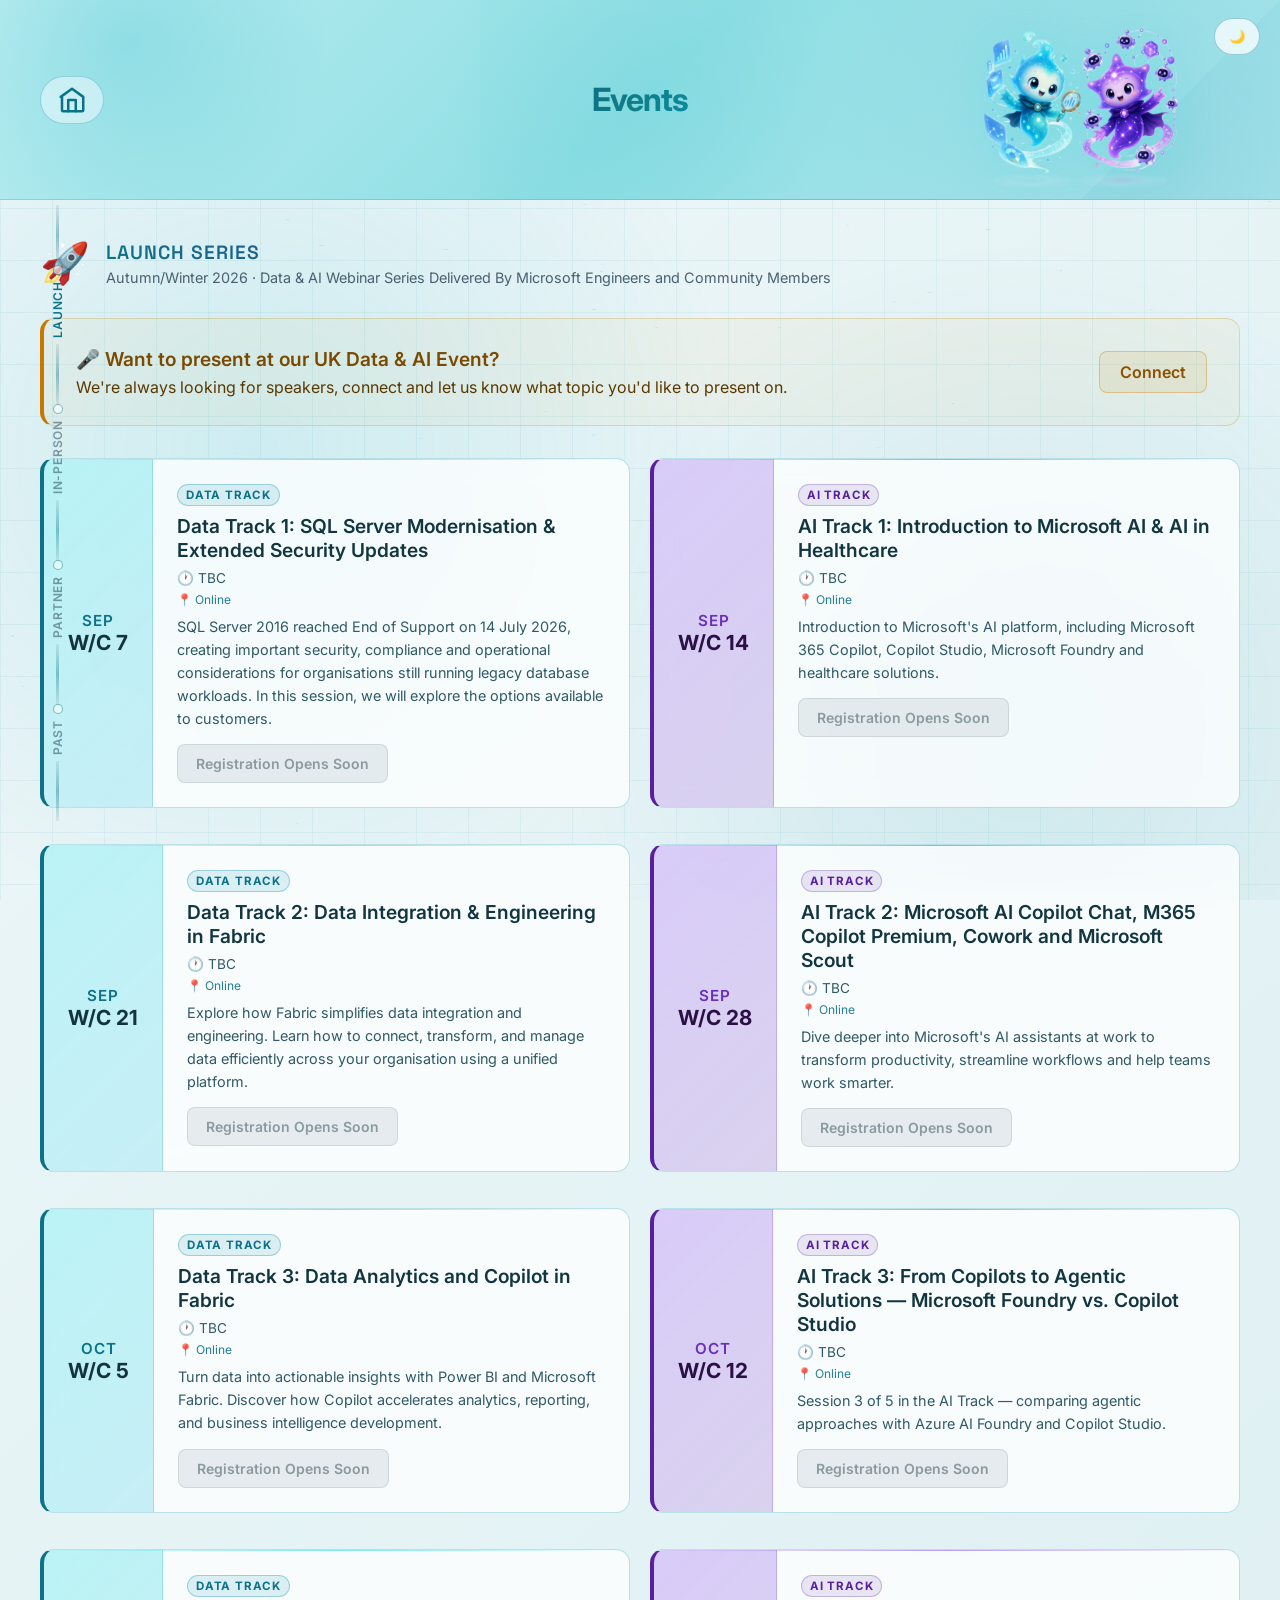
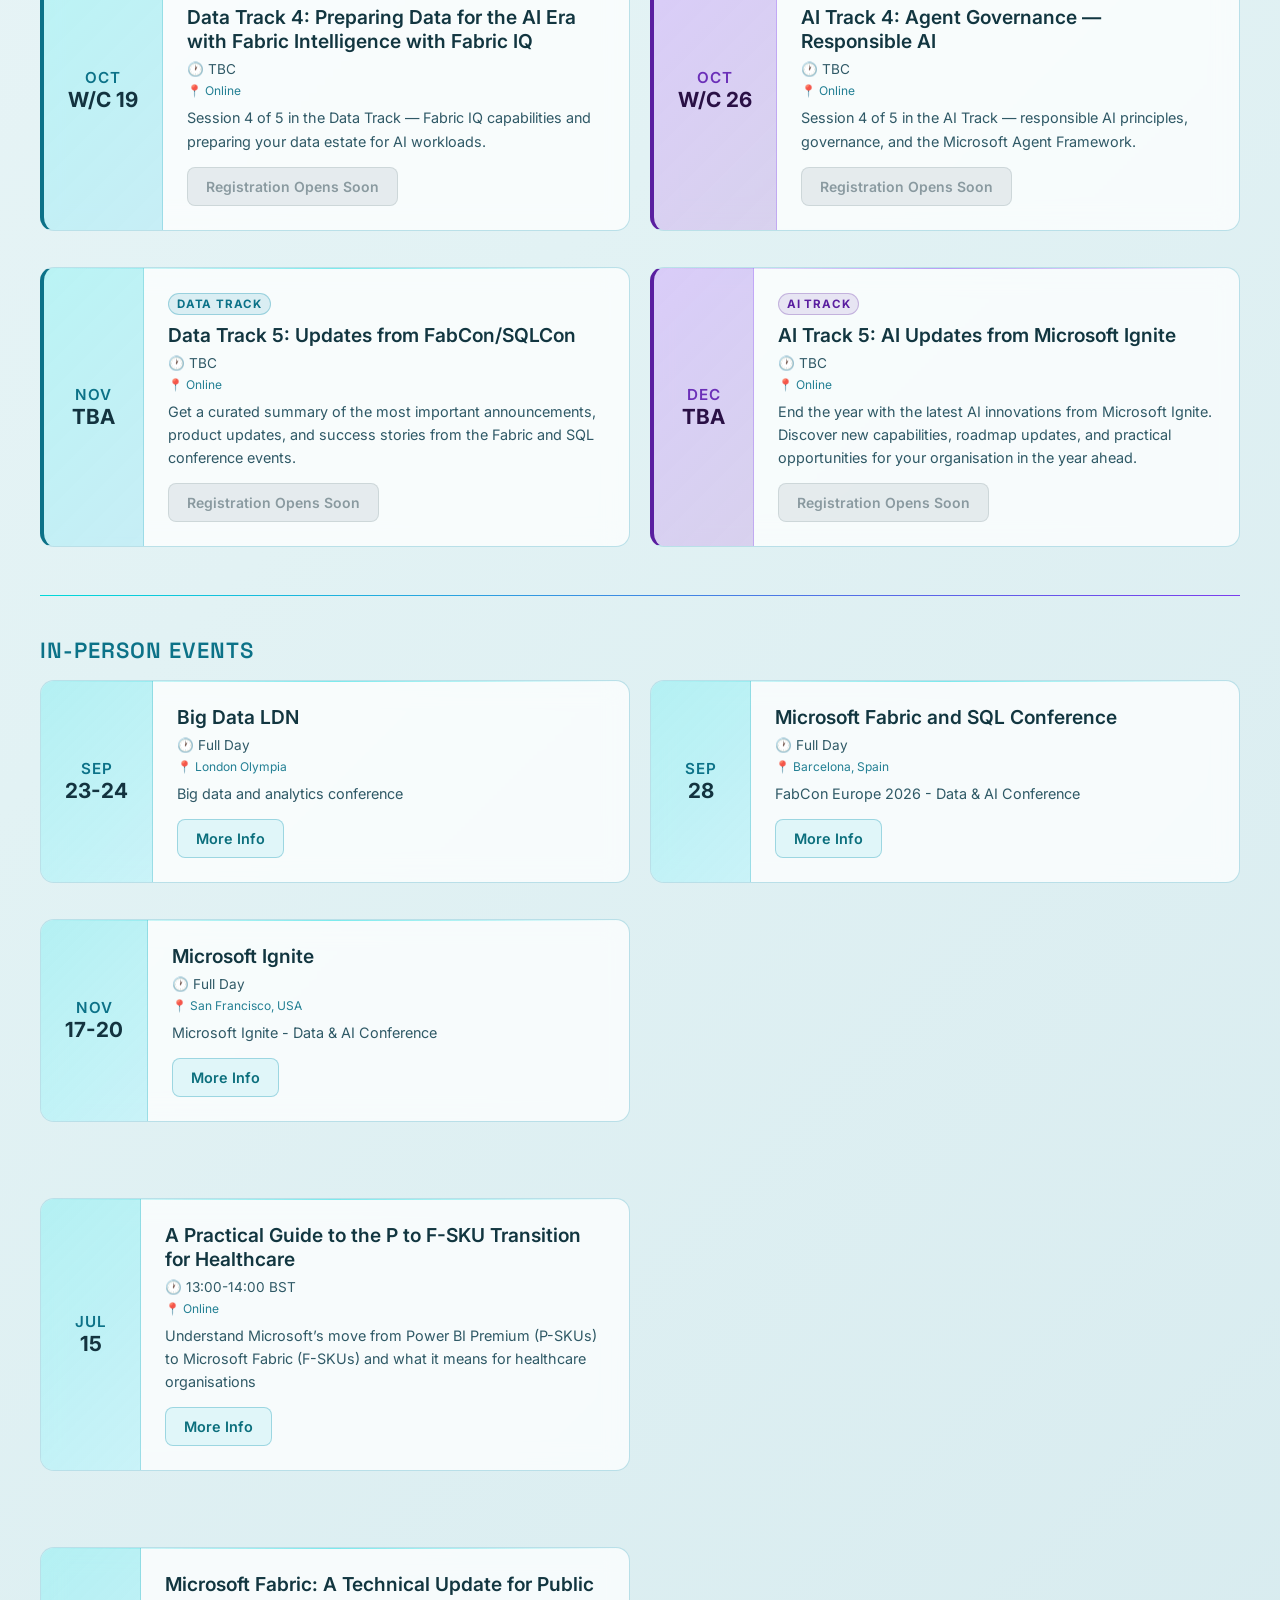
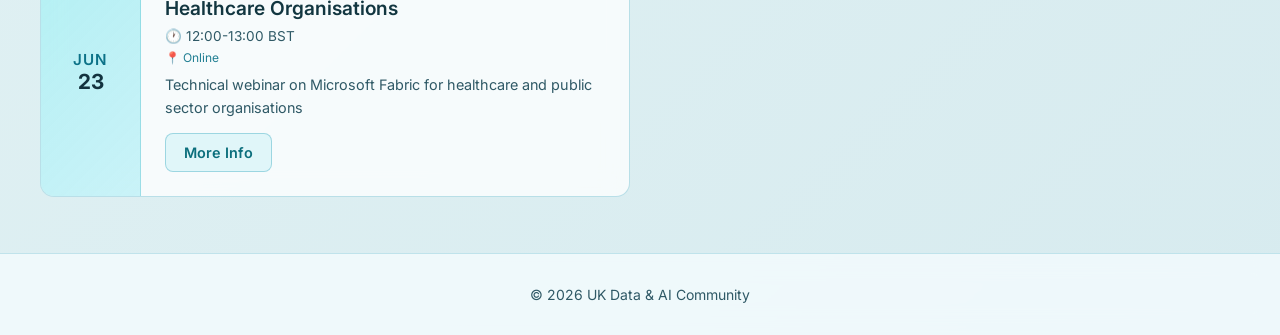
==== commit 5137e161: "Added speakers info in index.html" ====
--- a/events.html
+++ b/events.html
@@ -211,50 +211,27 @@
         return card;
       }
 
-      // Circuit rail: activate the node whose section top was last to scroll above 80px
+      // Load events when page loads
+      loadEvents();
+
+      // Activate circuit rail node when its section enters the viewport
       (function () {
-        const nodes = Array.from(document.querySelectorAll('.circuit-rail-node'));
-        const sections = nodes
-          .map(n => ({ node: n, el: document.getElementById(n.dataset.target) }))
-          .filter(s => s.el);
-
-        let paused = false;
-
-        function setActive(node) {
-          nodes.forEach(n => n.classList.toggle('active', n === node));
-        }
-
-        function activate() {
-          if (paused) return;
-          let current = sections[0];
-          for (const s of sections) {
-            if (s.el.getBoundingClientRect().top < window.innerHeight * 0.5) current = s;
-          }
-          setActive(current.node);
-        }
-
-        document.addEventListener('scroll', activate, { passive: true });
+        const nodes = document.querySelectorAll('.circuit-rail-node');
+        // rootMargin cuts off top and bottom so only the section dominating the screen activates
+        const observer = new IntersectionObserver((entries) => {
+          entries.forEach(entry => {
+            if (!entry.isIntersecting) return;
+            const id = entry.target.id;
+            nodes.forEach(n => {
+              n.classList.toggle('active', n.dataset.target === id);
+            });
+          });
+        }, { rootMargin: '-20% 0px -60% 0px', threshold: 0 });
 
         nodes.forEach(n => {
-          n.addEventListener('click', () => {
-            const target = sections.find(s => s.node === n);
-            if (!target) return;
-
-            setActive(n);
-            paused = true;
-
-            const y = Math.max(0, target.el.getBoundingClientRect().top + window.scrollY - 20);
-            window.scrollTo({ top: y, behavior: 'smooth' });
-
-            // Re-enable scroll detection — do NOT call activate() so clicked section stays lit
-            let done = false;
-            const reenable = () => { if (!done) { done = true; paused = false; } };
-            window.addEventListener('scrollend', reenable, { once: true });
-            setTimeout(reenable, 3000);
-          });
+          const el = document.getElementById(n.dataset.target);
+          if (el) observer.observe(el);
         });
-
-        loadEvents().then(() => requestAnimationFrame(activate));
       })();
     </script>
 
--- a/styles.css
+++ b/styles.css
@@ -51,11 +51,13 @@
 .home-page .container {
     display: flex;
     justify-content: center;
+    align-items: center;
 }
 
 .home-page .links-section {
     width: 100%;
     max-width: 980px;
+    align-items: center;
 }
 
 .events-page .hero {
@@ -109,7 +111,7 @@
 
 .events-page .events-list {
     width: 100%;
-    max-width: 1400px;
+    max-width: 1200px;
 }
 
 main, header, footer {
@@ -304,14 +306,14 @@
 }
 
 .link-card h3 {
-    font-size: 1.35rem;
+    font-size: 1rem;
     font-weight: 600;
     margin-bottom: 8px;
     color: #e6edf3;
 }
 
 .link-card p {
-    font-size: 1rem;
+    font-size: 0.9rem;
     color: #8b949e;
 }
 
@@ -567,7 +569,7 @@
 }
 
 .event-date .day {
-    font-size: 1.875rem;
+    font-size: 1.3rem;
     font-weight: 700;
     color: #e0f5f7;
 }
@@ -578,27 +580,27 @@
 }
 
 .event-details h3 {
-    font-size: 1.3rem;
+    font-size: 1.2rem;
     font-weight: 600;
     margin-bottom: 8px;
     color: #e6edf3;
 }
 
 .event-time {
-    font-size: 1.2rem;
+    font-size: 0.85rem;
     color: #8b949e;
     margin-bottom: 6px;
 }
 
 .event-location {
-    font-size: 1.1rem;
+    font-size: 0.75rem;
     color: #00d9d9;
     margin-bottom: 8px;
     opacity: 0.9;
 }
 
 .event-desc {
-    font-size: 1.2rem;
+    font-size: 0.9rem;
     color: #c5d8e4;
     line-height: 1.6;
     margin-bottom: 14px;
@@ -1206,7 +1208,7 @@
 /* ─── Launch Series section ───────────────────────────────────────────────── */
 .launch-series-section {
     width: 100%;
-    max-width: 1400px;
+    max-width: 1200px;
     margin: 0 auto 40px;
     padding-bottom: 32px;
     border-bottom: 1px solid transparent;
@@ -1226,7 +1228,7 @@
 }
 
 .launch-series-header h2 {
-    font-size: 1.35rem;
+    font-size: 1.2rem;
     font-weight: 600;
     color: transparent;
     background: linear-gradient(90deg, #00d9d9 0%, #7b3ced 100%);
@@ -1406,8 +1408,8 @@
 /* ─── Vertical circuit rail ──────────────────────────────────────────────── */
 .circuit-rail {
     position: fixed;
-    left: 100px;
-    top: 50%;
+    left: 50px;
+    top: 57%;
     transform: translateY(-50%);
     display: flex;
     flex-direction: column;
@@ -1417,7 +1419,7 @@
 }
 
 .circuit-rail-line {
-    width: 5px;
+    width: 3px;
     height: 60px;
     background: linear-gradient(to bottom, rgba(255,255,255,0.06), rgba(0,217,221,0.3), rgba(255,255,255,0.06));
 }
@@ -1441,7 +1443,7 @@
 }
 
 .circuit-rail-node .node-label {
-    font-size: 0.85rem;
+    font-size: 0.75rem;
     font-weight: 600;
     letter-spacing: 0.8px;
     text-transform: uppercase;
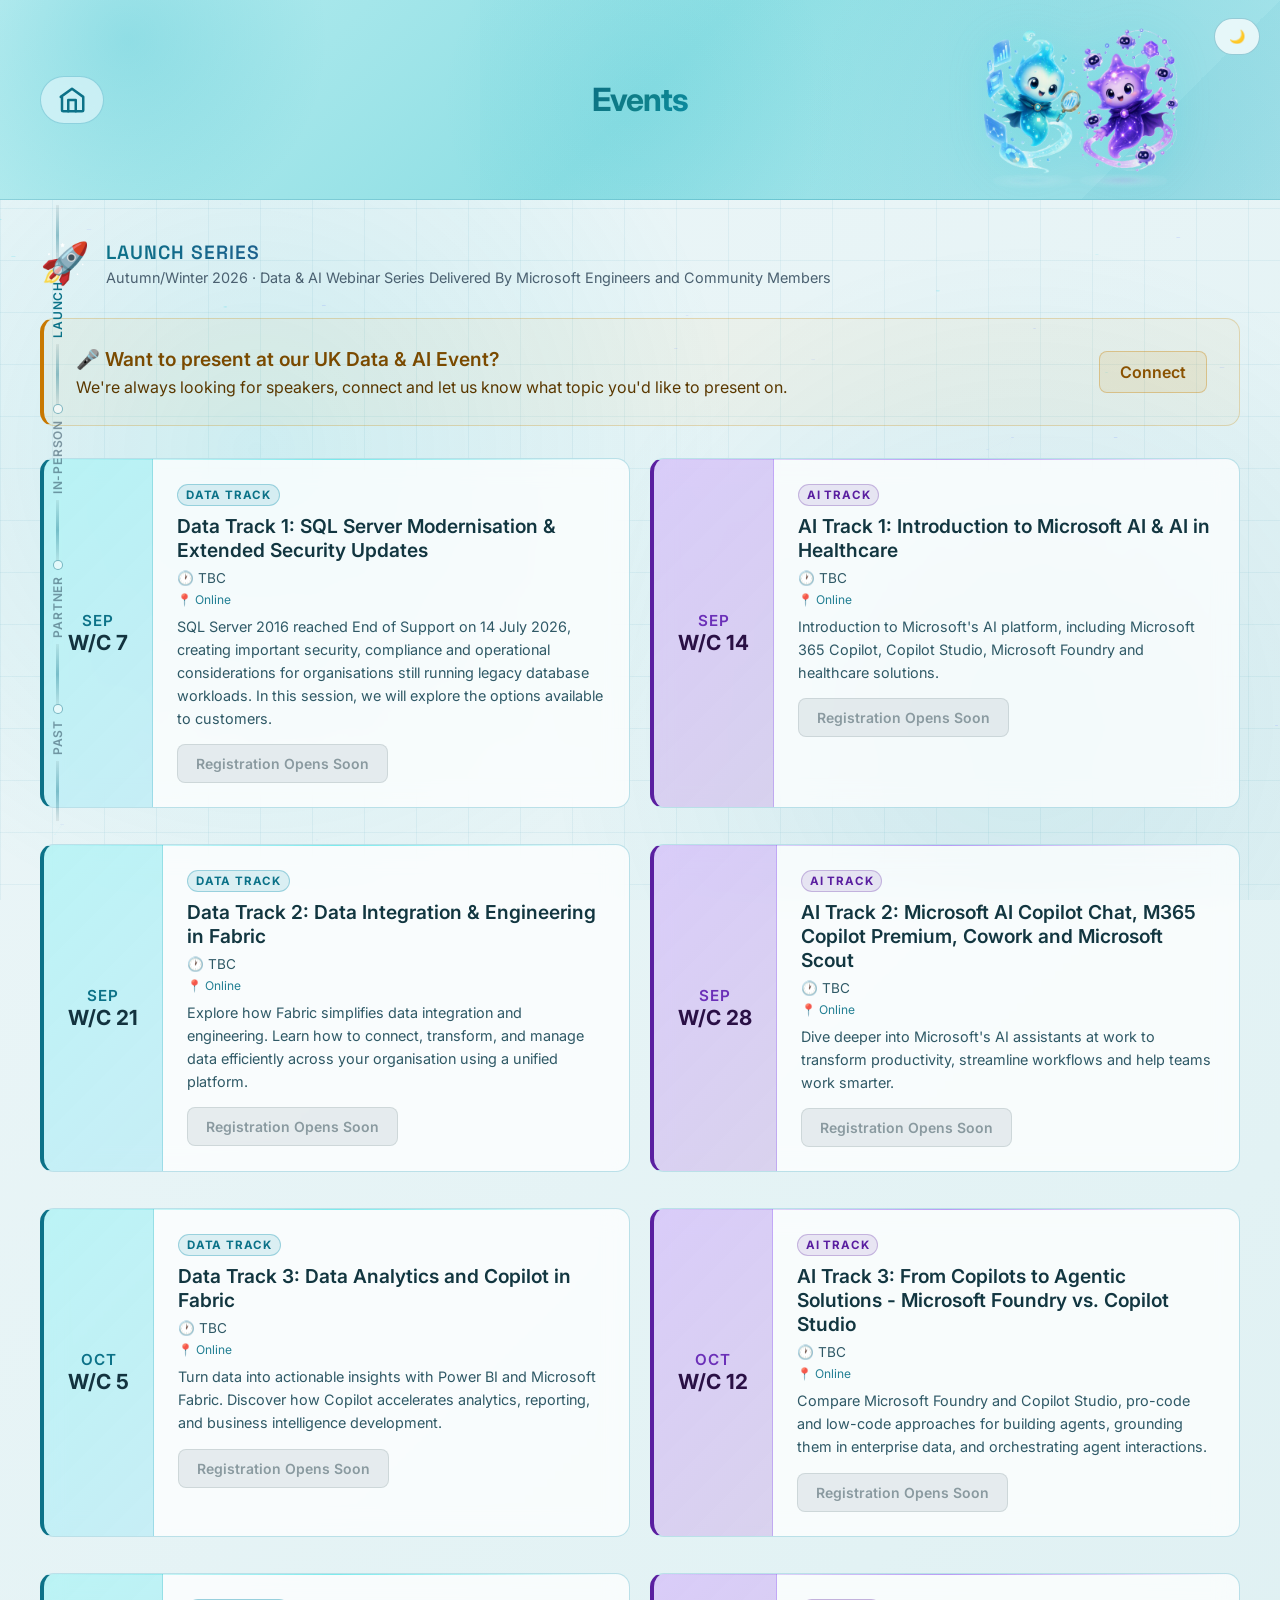
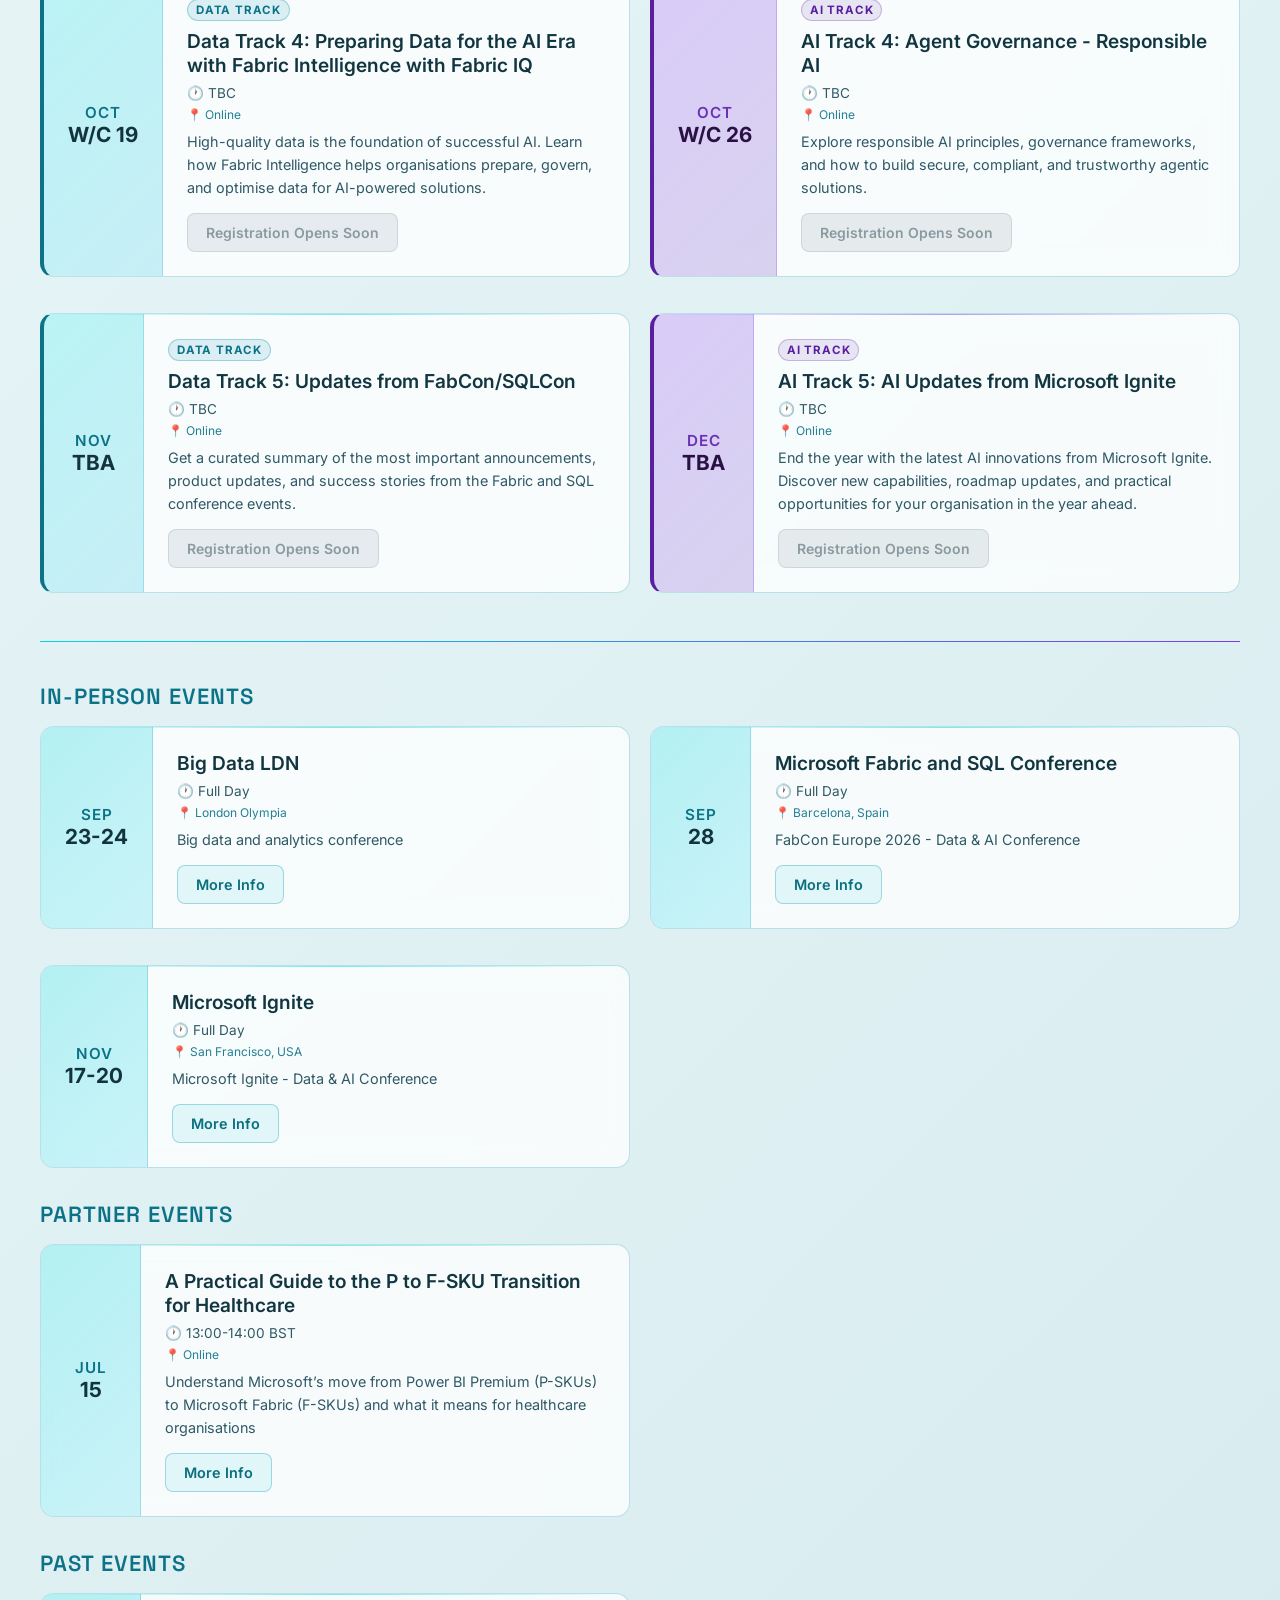
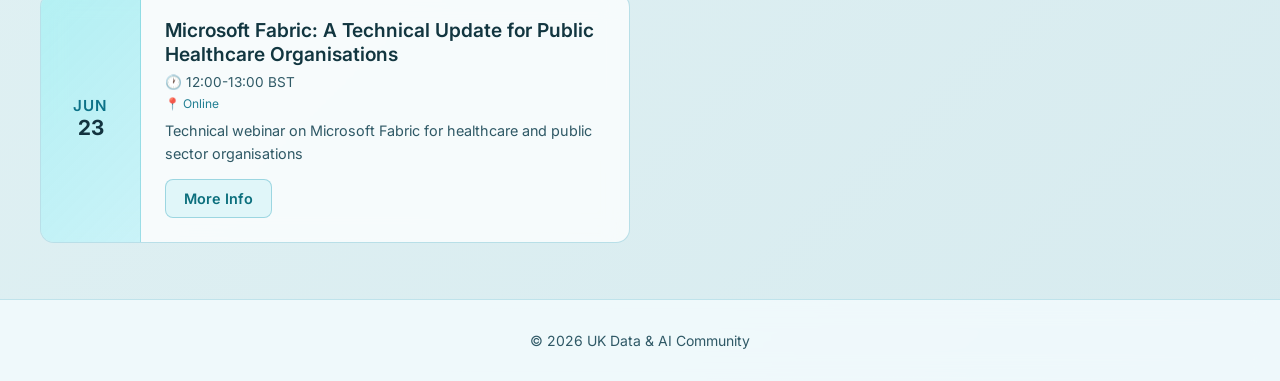
==== commit b343a3de: "updated event info and circuit rail nav" ====
--- a/events.html
+++ b/events.html
@@ -211,28 +211,68 @@
         return card;
       }
 
-      // Load events when page loads
-      loadEvents();
-
-      // Activate circuit rail node when its section enters the viewport
-      (function () {
-        const nodes = document.querySelectorAll('.circuit-rail-node');
-        // rootMargin cuts off top and bottom so only the section dominating the screen activates
-        const observer = new IntersectionObserver((entries) => {
-          entries.forEach(entry => {
-            if (!entry.isIntersecting) return;
-            const id = entry.target.id;
-            nodes.forEach(n => {
-              n.classList.toggle('active', n.dataset.target === id);
-            });
-          });
-        }, { rootMargin: '-20% 0px -60% 0px', threshold: 0 });
+      // Activate circuit rail node for whichever section is currently in view
+      const circuitRail = (function () {
+        const nodes = Array.from(document.querySelectorAll('.circuit-rail-node'));
+        const sections = nodes.map(n => document.getElementById(n.dataset.target)).filter(Boolean);
+        const lastId = sections.length ? sections[sections.length - 1].id : null;
+
+        function setActive(id) {
+          nodes.forEach(n => n.classList.toggle('active', n.dataset.target === id));
+        }
+
+        // Last section can be too short to ever cross the reference line, so once the
+        // page is scrolled to its end we always treat the last section as current.
+        function computeActiveByScroll() {
+          const atBottom = window.innerHeight + window.scrollY >= document.documentElement.scrollHeight - 2;
+          if (atBottom) return lastId;
+          const refLine = window.innerHeight * 0.3;
+          let activeId = sections[0] && sections[0].id;
+          sections.forEach(el => {
+            if (el.getBoundingClientRect().top <= refLine) {
+              activeId = el.id;
+            }
+          });
+          return activeId;
+        }
+
+        // Right after a click, neighbouring sections can occupy the same scroll
+        // position (e.g. two short sections at the end of the page), so scroll-based
+        // detection alone can't tell them apart. Keep the clicked node active until
+        // the user actually scrolls again by their own input.
+        let overrideActive = false;
 
         nodes.forEach(n => {
-          const el = document.getElementById(n.dataset.target);
-          if (el) observer.observe(el);
+          n.addEventListener('click', () => {
+            const el = document.getElementById(n.dataset.target);
+            if (!el) return;
+            overrideActive = true;
+            setActive(n.dataset.target);
+            el.scrollIntoView({ behavior: 'smooth', block: 'start' });
+          });
         });
+
+        ['wheel', 'touchmove', 'keydown', 'mousedown'].forEach(evt => {
+          window.addEventListener(evt, () => { overrideActive = false; }, { passive: true });
+        });
+
+        let ticking = false;
+        window.addEventListener('scroll', () => {
+          if (overrideActive || ticking) return;
+          ticking = true;
+          requestAnimationFrame(() => {
+            setActive(computeActiveByScroll());
+            ticking = false;
+          });
+        }, { passive: true });
+
+        setActive(computeActiveByScroll());
+        return { refresh: () => setActive(computeActiveByScroll()) };
       })();
+
+      // Load events, then recompute the active rail node — the page is too short
+      // to know its true scroll height until the event cards have been inserted.
+      loadEvents().then(() => circuitRail.refresh());
     </script>
 
     <footer>
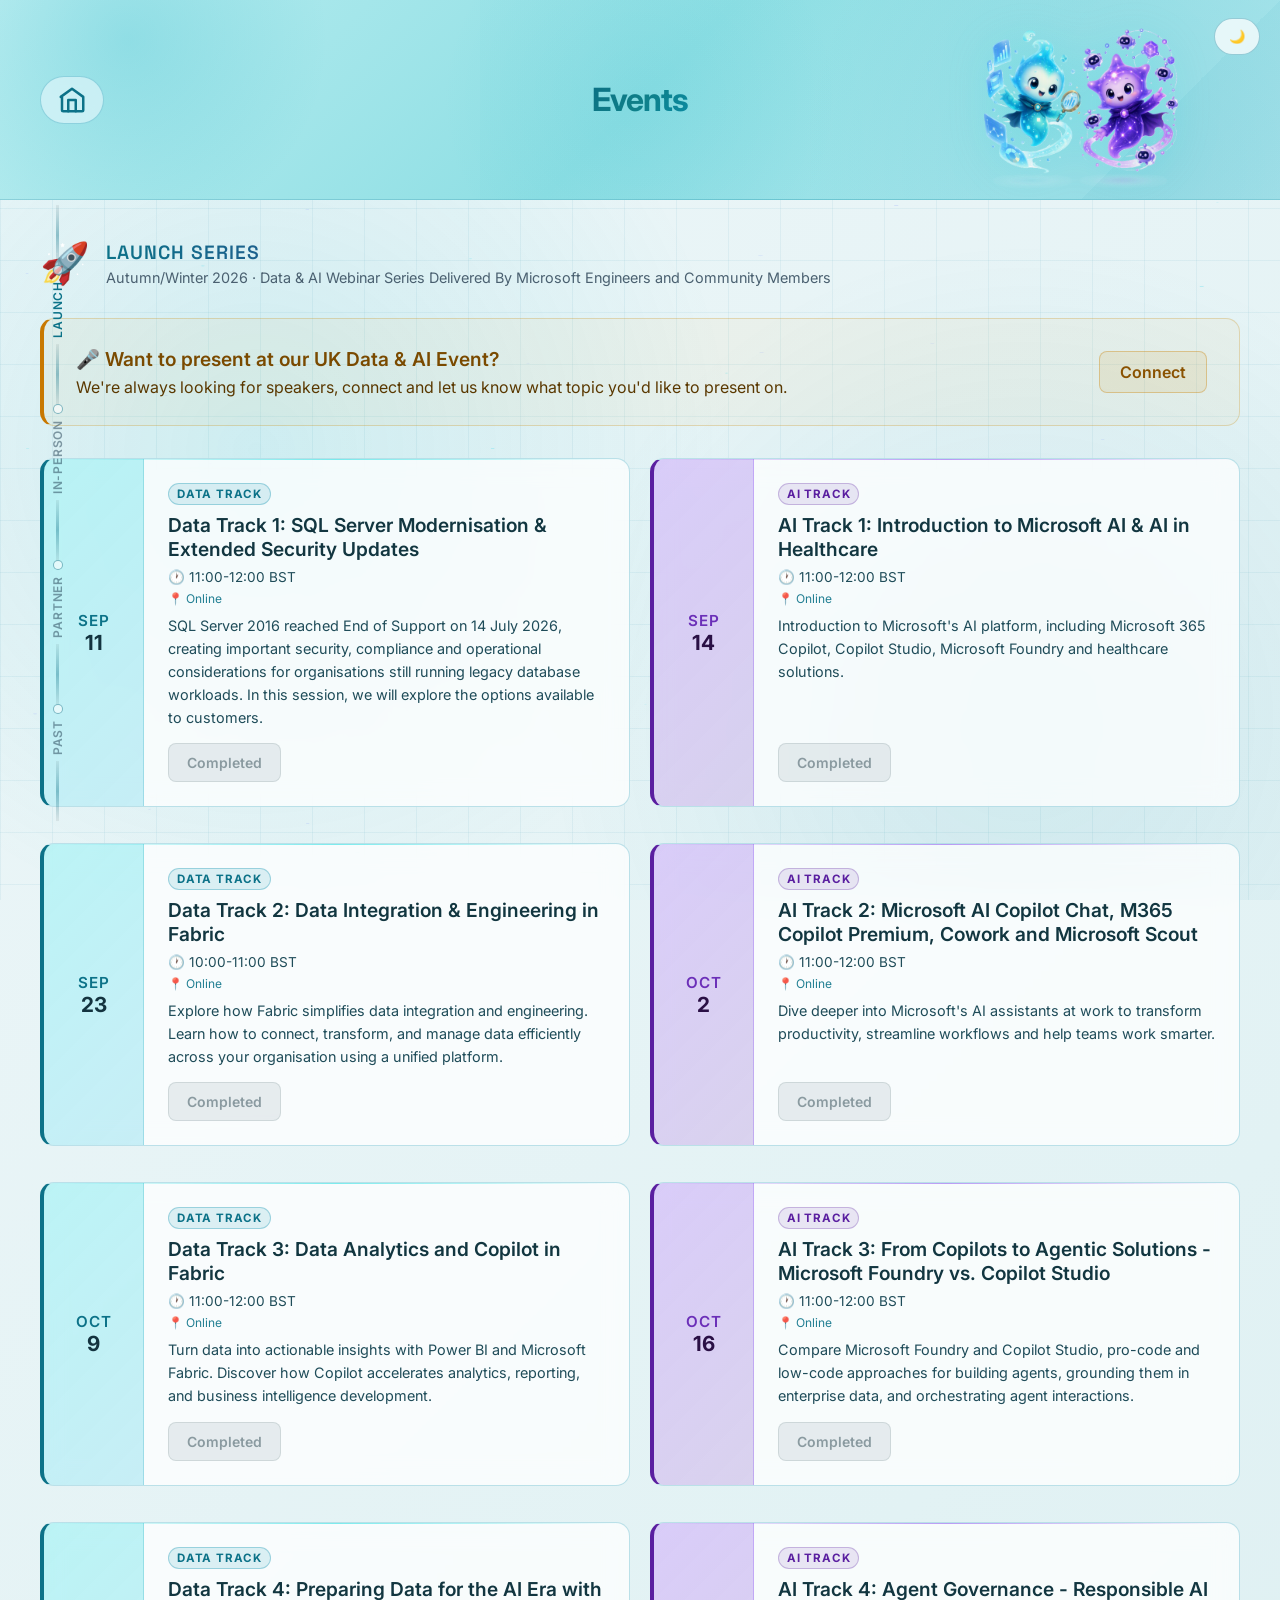
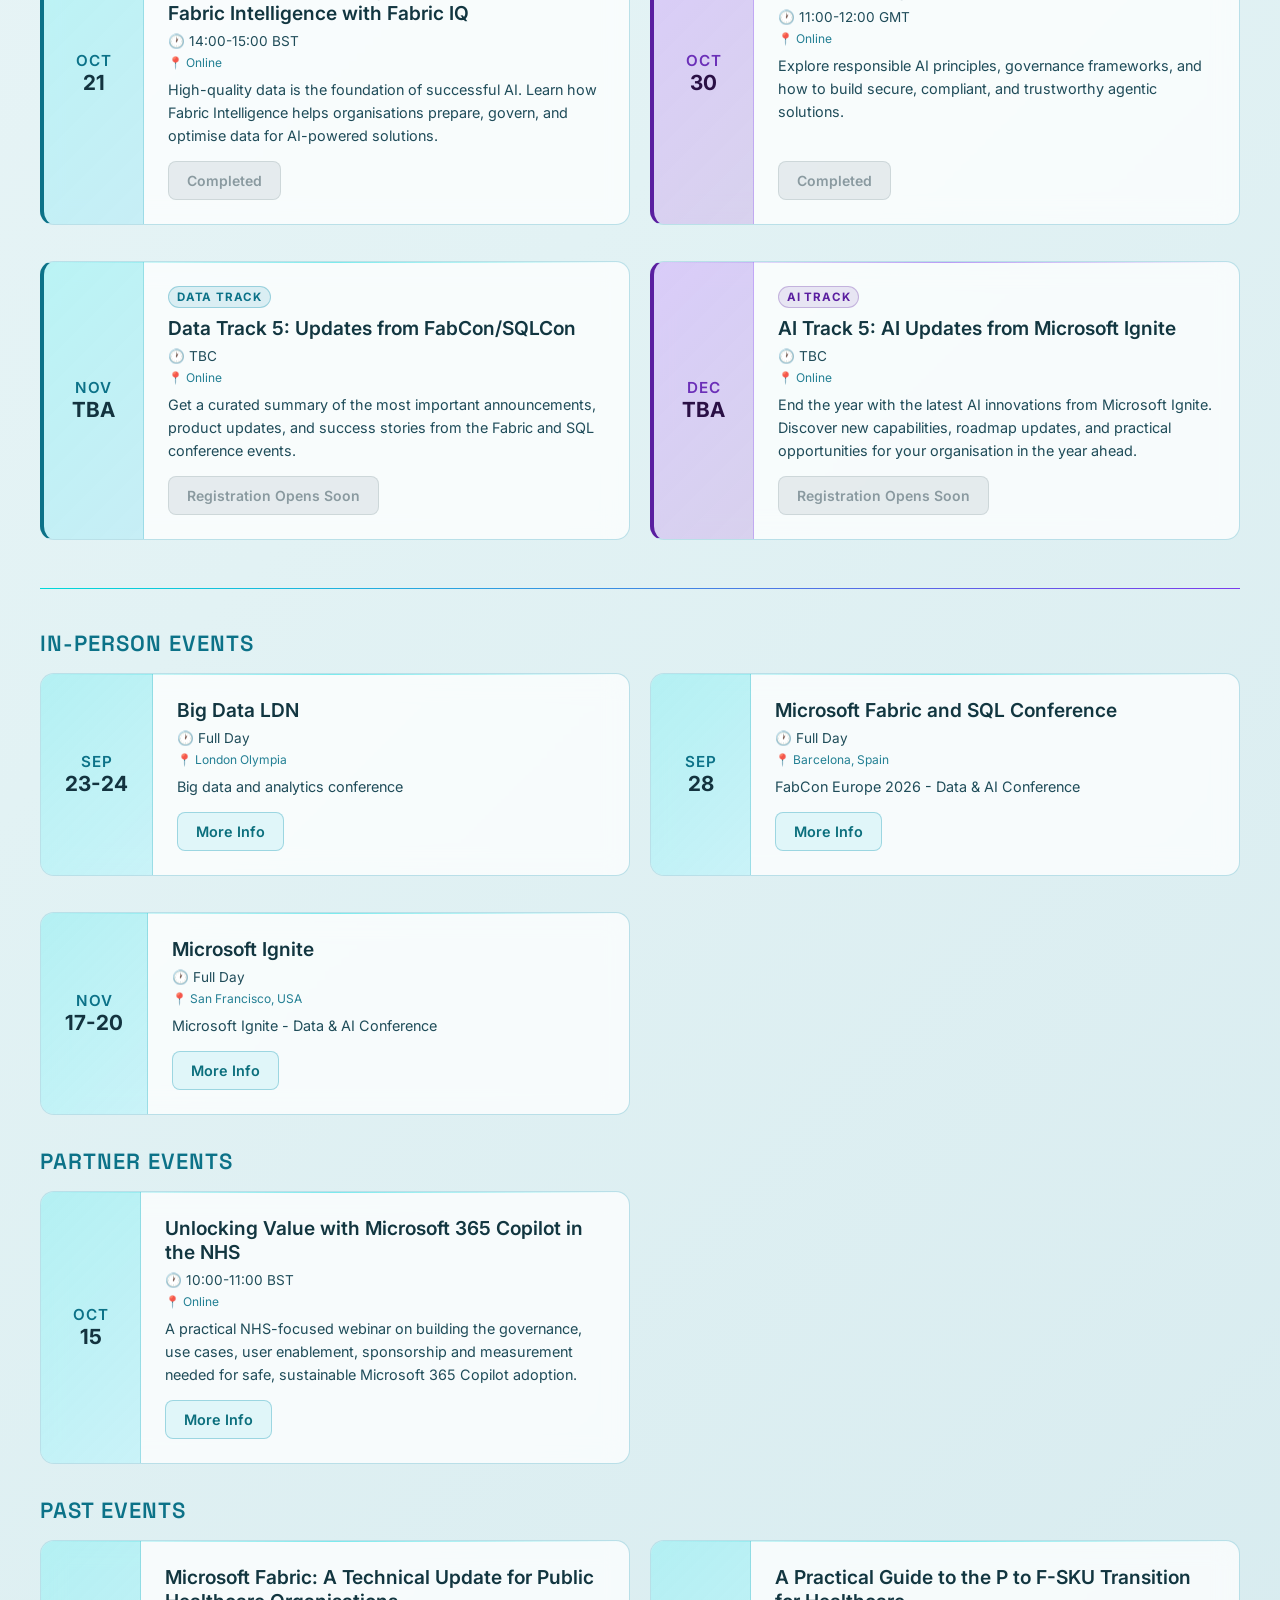
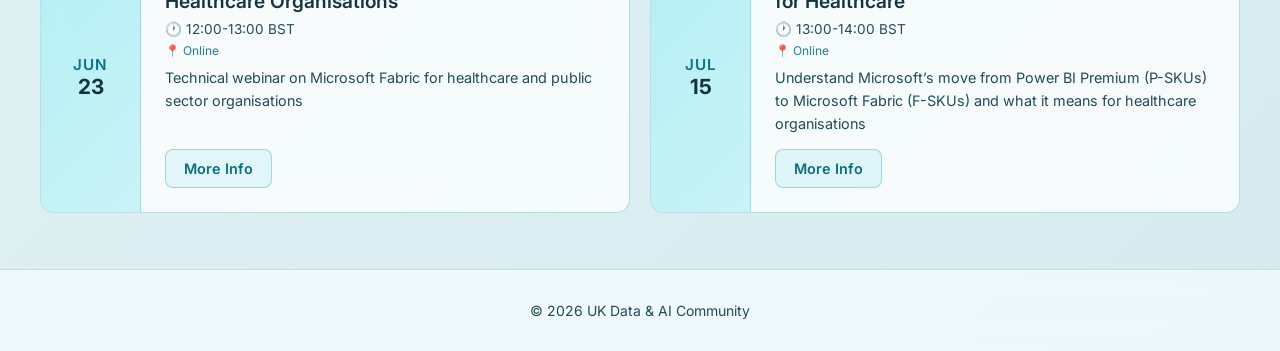
==== commit 62c1d3b9: "Disable registration for completed webinars" ====
--- a/events.html
+++ b/events.html
@@ -161,13 +161,27 @@
         }
       }
 
+      function isLaunchEventCompleted(event) {
+        const monthIndex = ["JAN", "FEB", "MAR", "APR", "MAY", "JUN", "JUL", "AUG", "SEP", "OCT", "NOV", "DEC"].indexOf(event.month);
+        const day = Number.parseInt(event.day, 10);
+
+        if (monthIndex === -1 || Number.isNaN(day)) {
+          return false;
+        }
+
+        const dayAfterEvent = new Date(2026, monthIndex, day + 1);
+        return new Date() >= dayAfterEvent;
+      }
+
       // Create a featured launch series card
       function createLaunchCard(event) {
         const card = document.createElement("div");
         card.className = `event-card launch-series launch-${event.track}`;
 
         const trackLabel = event.track === "data" ? "DATA TRACK" : "AI TRACK";
-        const linkHtml = event.link
+        const linkHtml = isLaunchEventCompleted(event)
+          ? `<span class="event-link disabled">Completed</span>`
+          : event.link
           ? `<a href="${event.link}" target="_blank" class="event-link">Register</a>`
           : `<span class="event-link disabled">Registration Opens Soon</span>`;
 
--- a/styles.css
+++ b/styles.css
@@ -577,6 +577,9 @@
 .event-details {
     padding: 24px;
     flex: 1;
+    display: flex;
+    flex-direction: column;
+    align-items: flex-start;
 }
 
 .event-details h3 {
@@ -618,6 +621,7 @@
     font-weight: 600;
     transition: all 0.3s ease;
     cursor: pointer;
+    margin-top: auto;
 }
 
 .event-link:hover {
@@ -960,7 +964,7 @@
 body[data-theme="light"] .series-info p,
 body[data-theme="light"] .modal-card p,
 body[data-theme="light"] footer {
-    color: #2f5966;
+    color: #1f4c59;
 }
 
 body[data-theme="light"] .event-date {
@@ -1390,6 +1394,18 @@
     border: 1px solid rgba(123, 60, 237, 0.35);
 }
 
+.event-card.launch-ai .event-link:not(.disabled) {
+    background: linear-gradient(135deg, rgba(123, 60, 237, 0.35) 0%, rgba(90, 40, 180, 0.28) 100%);
+    border-color: rgba(123, 60, 237, 0.55);
+    color: #d3bcff;
+}
+
+.event-card.launch-ai .event-link:not(.disabled):hover {
+    background: linear-gradient(135deg, rgba(123, 60, 237, 0.5) 0%, rgba(90, 40, 180, 0.4) 100%);
+    border-color: rgba(160, 100, 255, 0.85);
+    box-shadow: 0 0 30px rgba(123, 60, 237, 0.4);
+}
+
 /* Disabled register button */
 .event-link.disabled {
     display: inline-block;
@@ -1403,6 +1419,7 @@
     cursor: default;
     pointer-events: none;
     text-decoration: none;
+    margin-top: auto;
 }
 
 /* ─── Vertical circuit rail ──────────────────────────────────────────────── */
@@ -1610,6 +1627,18 @@
     border-color: rgba(90, 31, 160, 0.25);
 }
 
+body[data-theme="light"] .event-card.launch-ai .event-link:not(.disabled) {
+    background: transparent;
+    border-color: rgba(90, 31, 160, 0.45);
+    color: #4b197f;
+}
+
+body[data-theme="light"] .event-card.launch-ai .event-link:not(.disabled):hover {
+    background: transparent;
+    border-color: #5a1fa0;
+    box-shadow: 0 0 20px rgba(90, 31, 160, 0.22);
+}
+
 body[data-theme="light"] .event-link.disabled {
     background: rgba(200, 210, 215, 0.4);
     border-color: rgba(150, 165, 170, 0.3);
